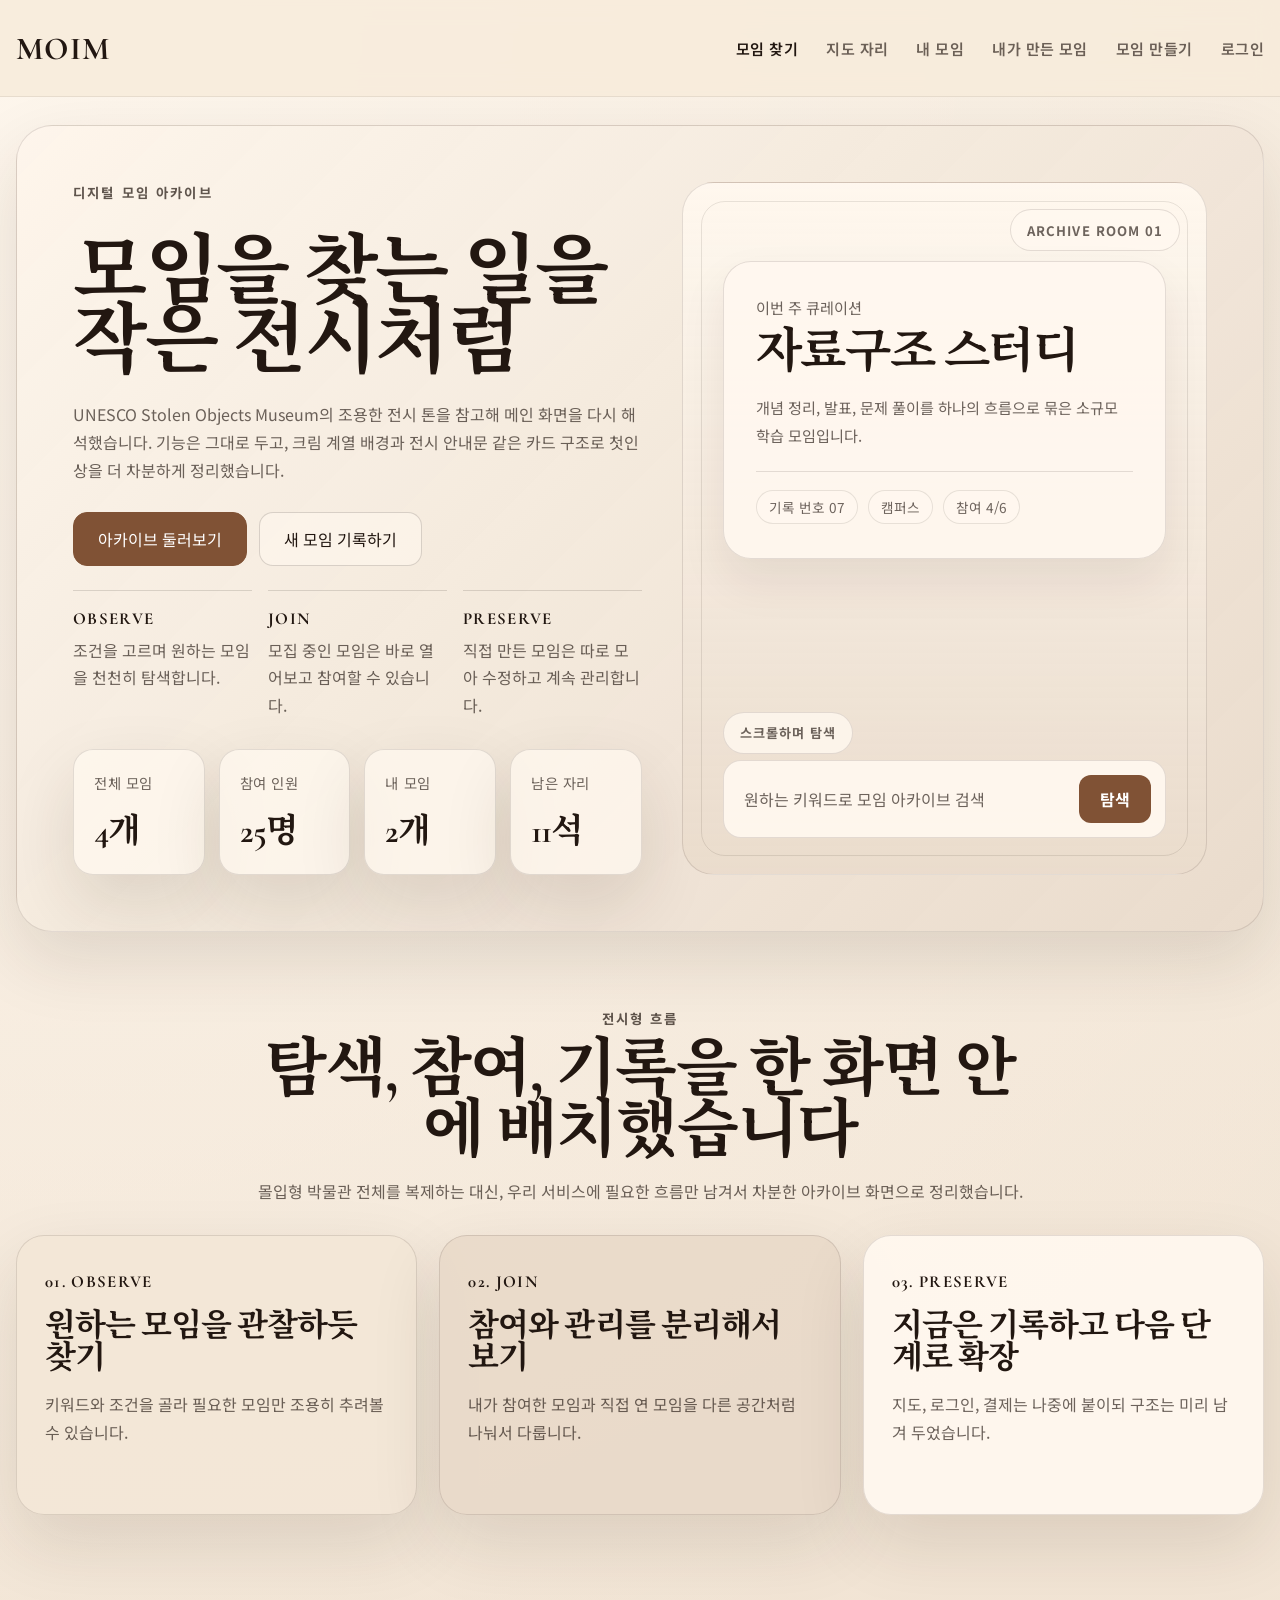
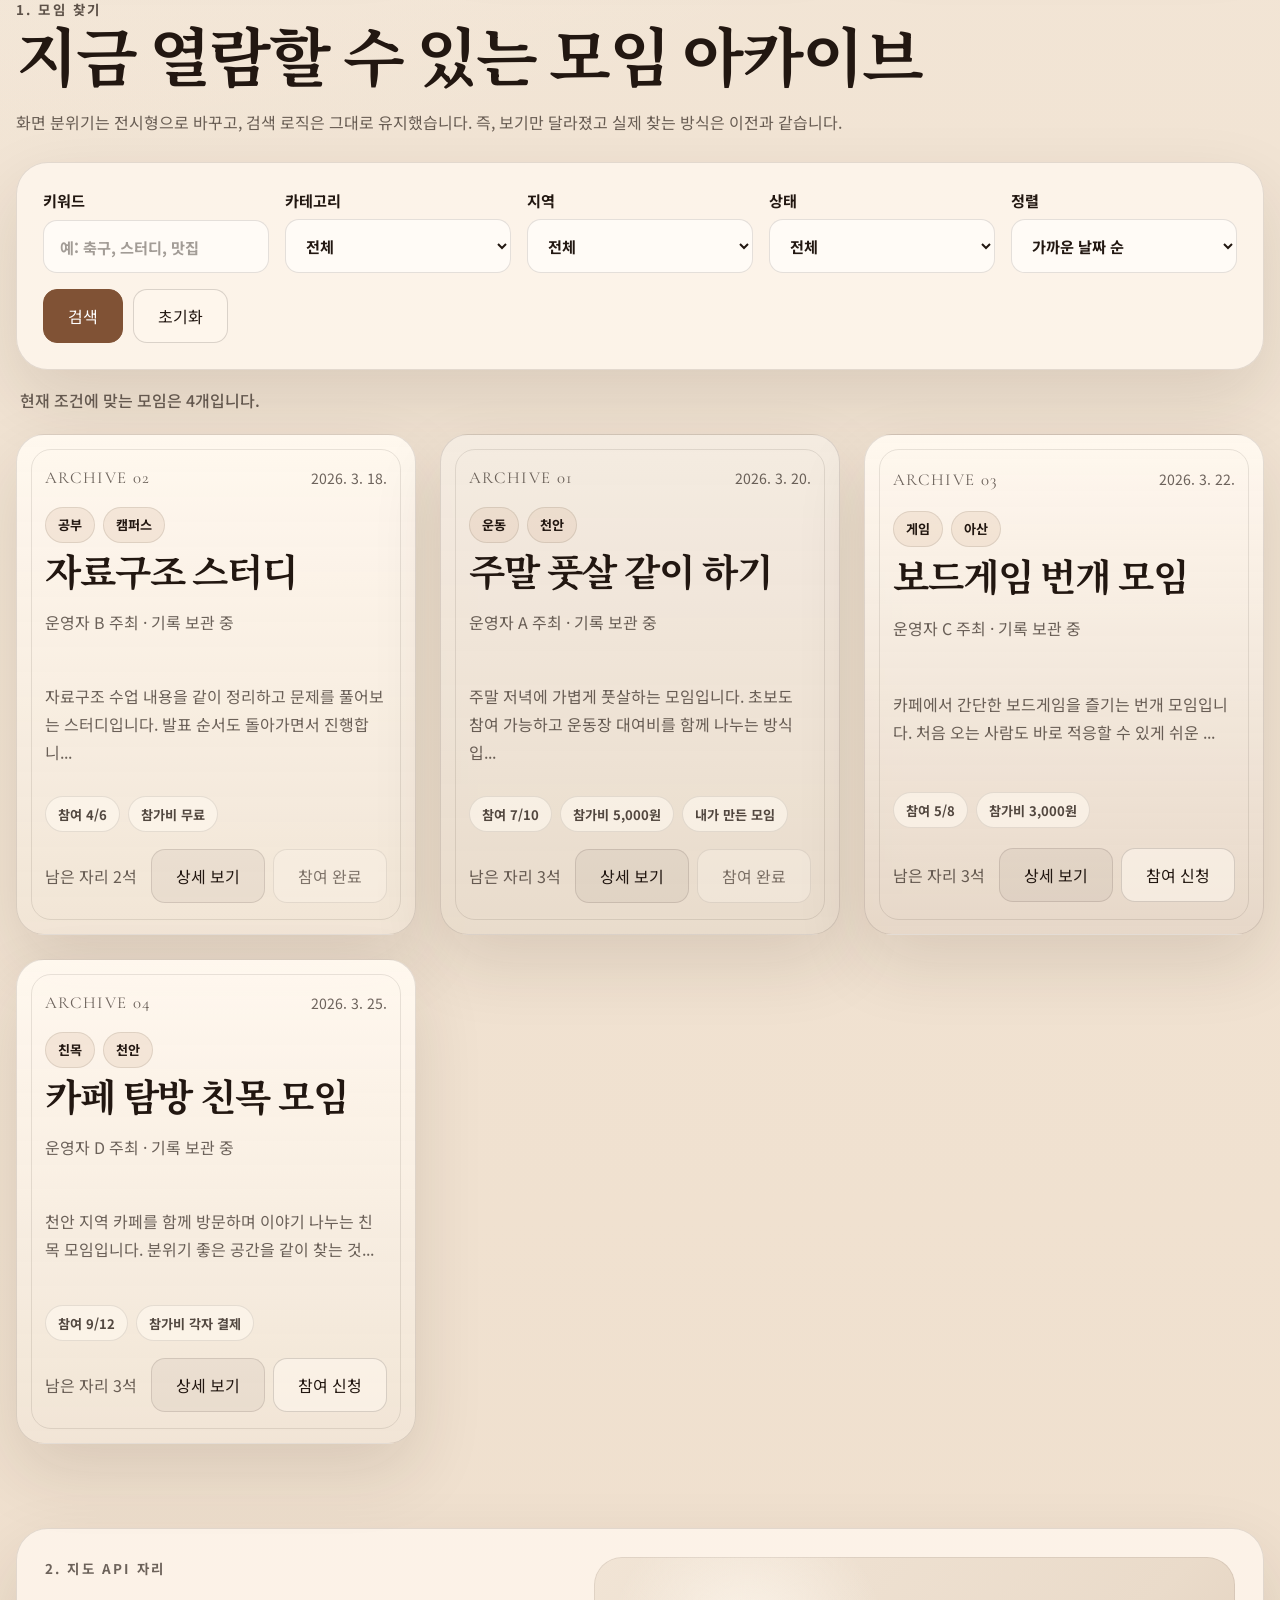
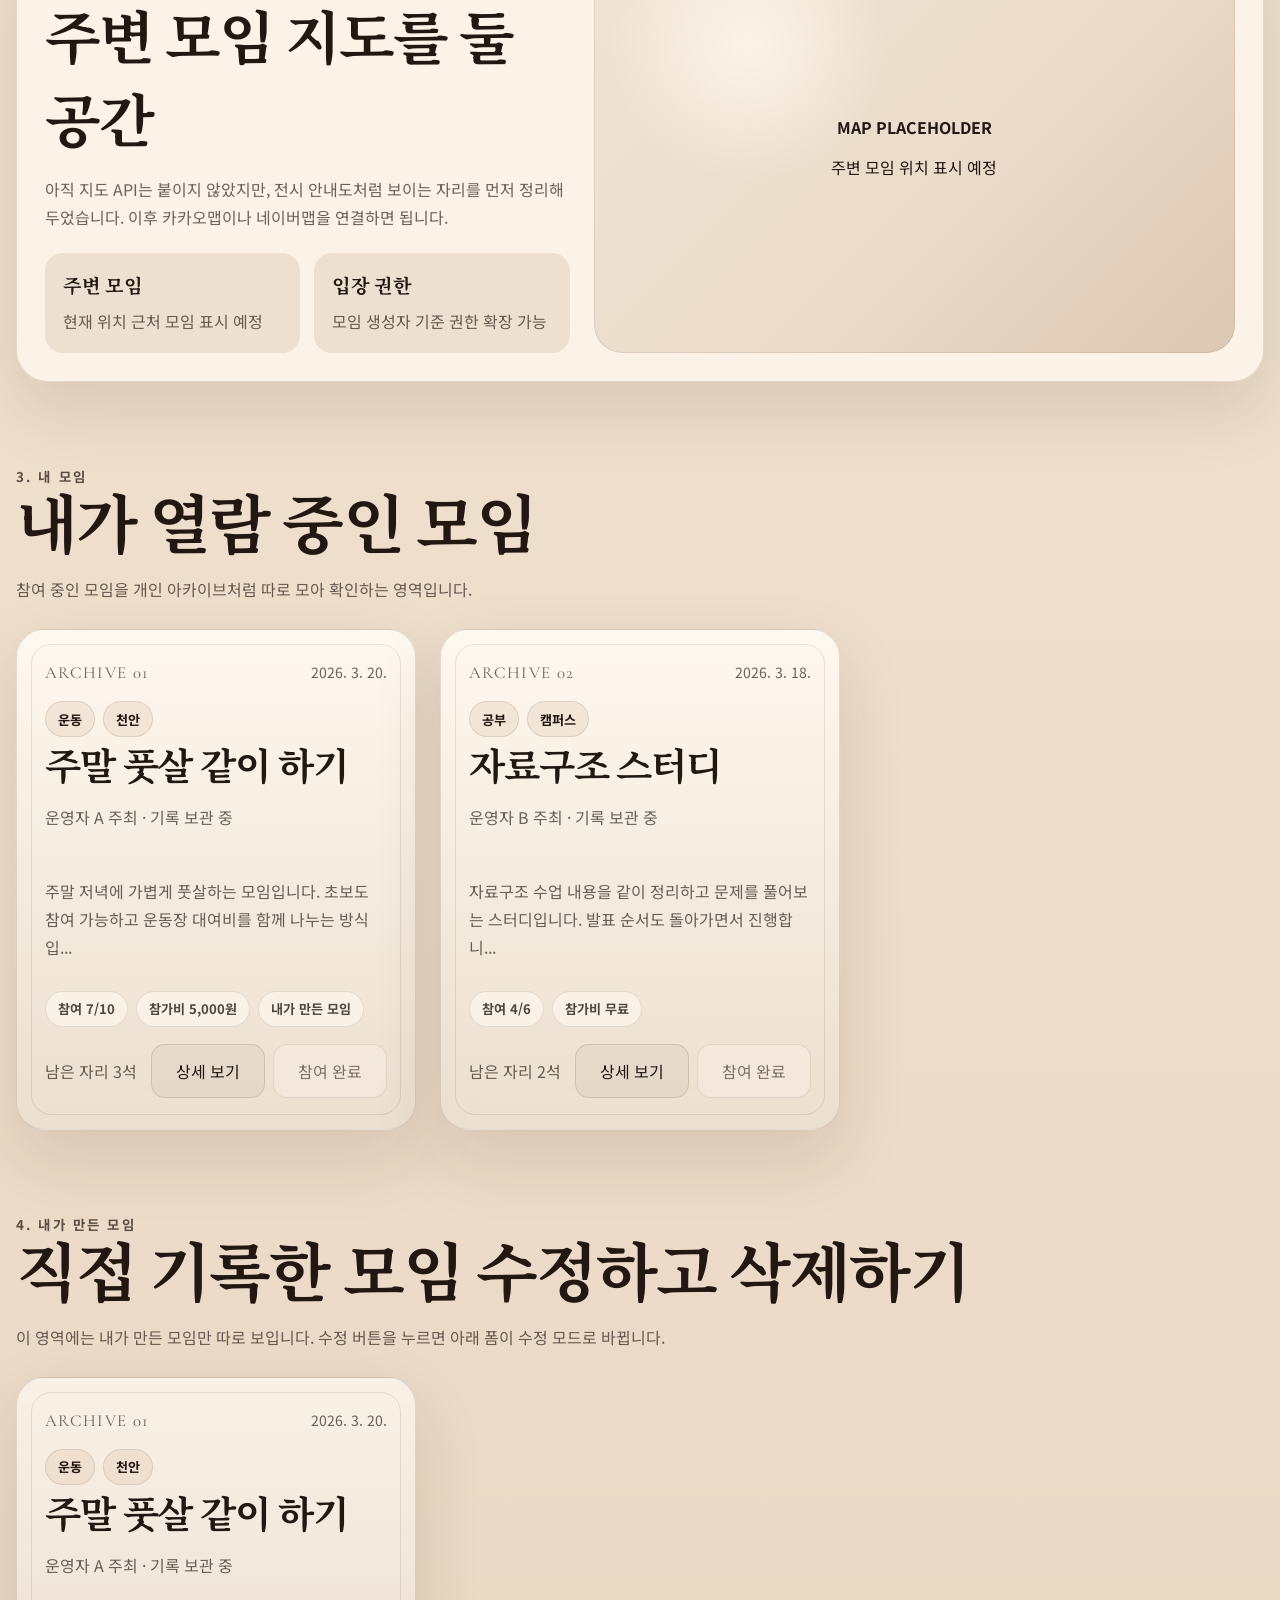
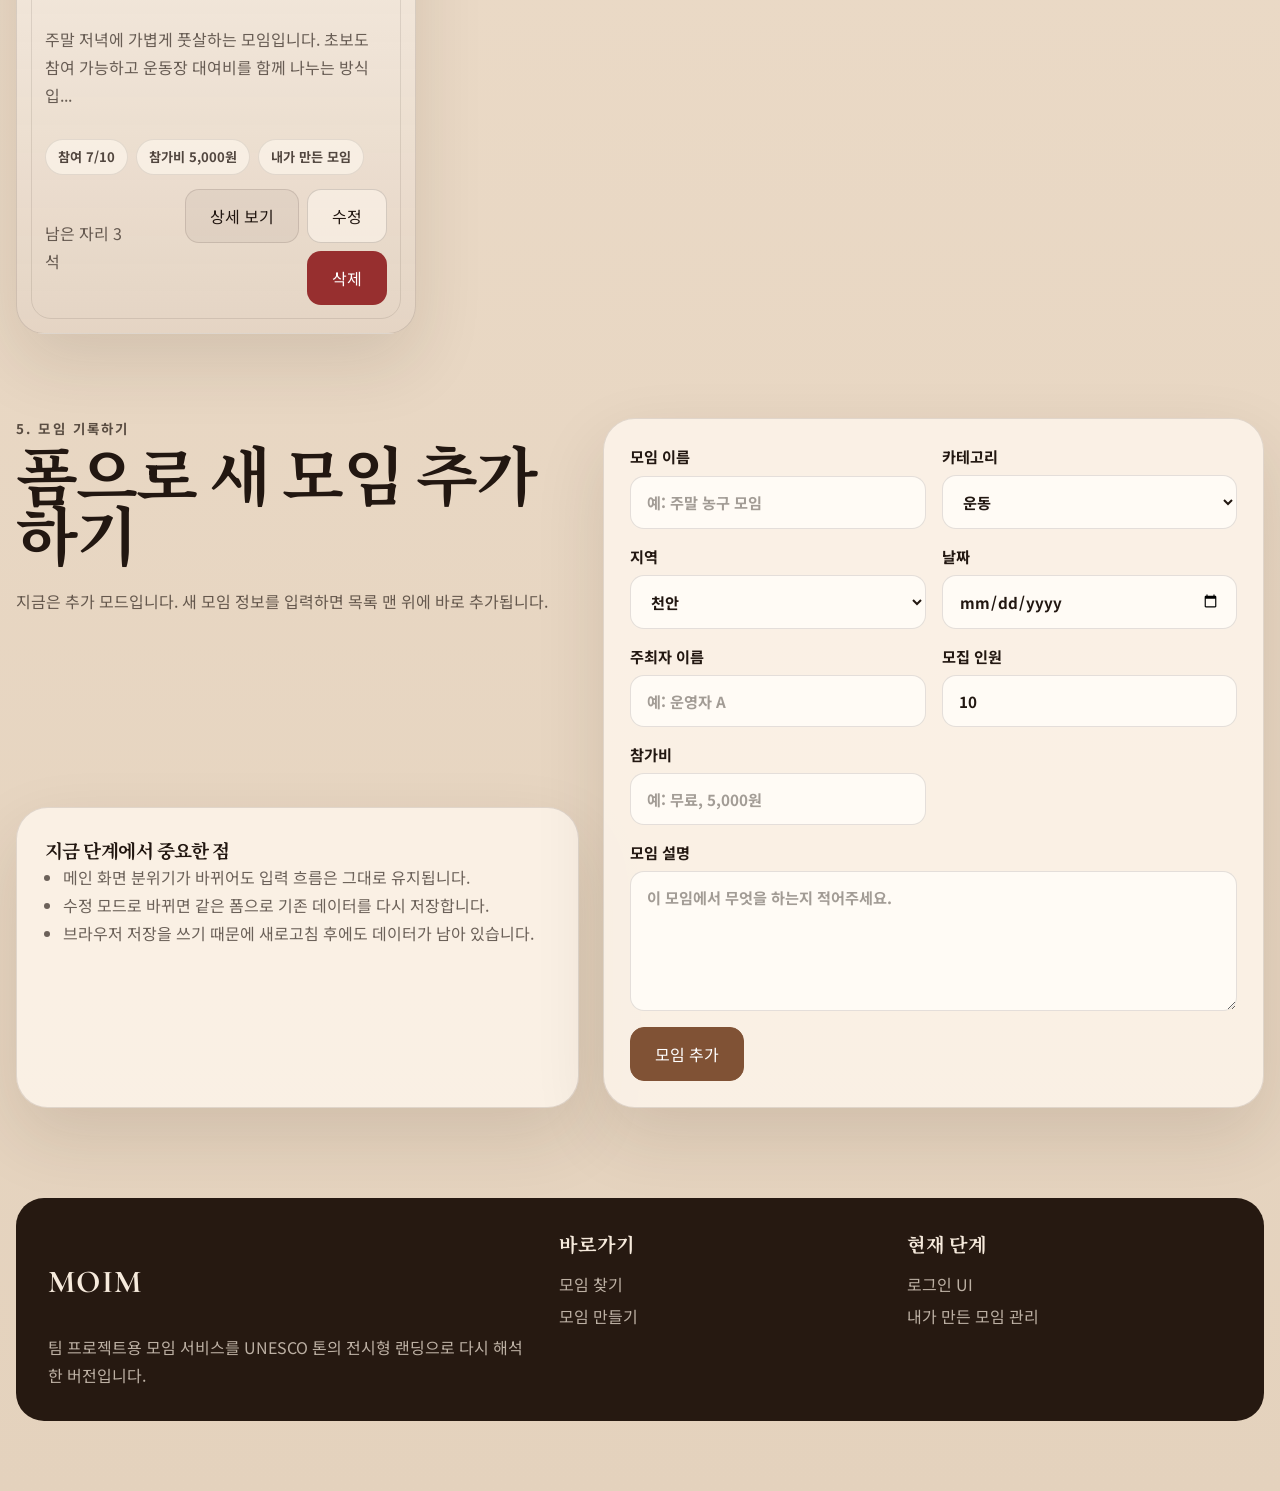
==== index.html @ 8a41566f "Initial project upload" ====
<!DOCTYPE html>
<html lang="ko">
  <head>
    <meta charset="UTF-8" />
    <meta name="viewport" content="width=device-width, initial-scale=1.0" />
    <title>모임 주선 웹사이트 뼈대</title>
    <link rel="preconnect" href="https://fonts.googleapis.com" />
    <link rel="preconnect" href="https://fonts.gstatic.com" crossorigin />
    <link
      href="https://fonts.googleapis.com/css2?family=Cormorant+Garamond:wght@500;600;700&family=Noto+Sans+KR:wght@400;500;700;800&family=Noto+Serif+KR:wght@500;600;700&display=swap"
      rel="stylesheet"
    />
    <link rel="stylesheet" href="styles.css" />
    <script src="script.js" defer></script>
  </head>
  <body>
    <header class="site-header">
      <div class="container nav">
        <a class="brand" href="#top">MOIM</a>
        <nav class="menu">
          <a href="#search">모임 찾기</a>
          <a href="#map">지도 자리</a>
          <a href="#mine">내 모임</a>
          <a href="#manage">내가 만든 모임</a>
          <a href="#create">모임 만들기</a>
          <a href="login.html">로그인</a>
        </nav>
      </div>
    </header>

    <main id="top">
      <section class="hero-section">
        <div class="container hero-card">
          <div class="hero-copy">
            <p class="eyebrow">디지털 모임 아카이브</p>
            <h1>
              <span class="hero-title-line">모임을 찾는 일을</span>
              <span class="hero-title-line">작은 전시처럼</span>
            </h1>
            <p class="hero-text">
              UNESCO Stolen Objects Museum의 조용한 전시 톤을 참고해 메인
              화면을 다시 해석했습니다. 기능은 그대로 두고, 크림 계열 배경과
              전시 안내문 같은 카드 구조로 첫인상을 더 차분하게 정리했습니다.
            </p>

            <div class="hero-actions">
              <a class="button primary" href="#search">아카이브 둘러보기</a>
              <a class="button secondary" href="#create">새 모임 기록하기</a>
            </div>

            <div class="hero-ledger">
              <article>
                <strong>Observe</strong>
                <p>조건을 고르며 원하는 모임을 천천히 탐색합니다.</p>
              </article>
              <article>
                <strong>Join</strong>
                <p>모집 중인 모임은 바로 열어보고 참여할 수 있습니다.</p>
              </article>
              <article>
                <strong>Preserve</strong>
                <p>직접 만든 모임은 따로 모아 수정하고 계속 관리합니다.</p>
              </article>
            </div>

            <div class="hero-stats" id="statusCards"></div>
          </div>

          <aside class="hero-visual">
            <div class="hero-visual-panel">
              <div class="hero-badge hero-badge-top">Archive Room 01</div>
              <div class="hero-badge hero-badge-bottom">스크롤하며 탐색</div>

              <div class="hero-feature-card">
                <p>이번 주 큐레이션</p>
                <h2>자료구조 스터디</h2>
                <p class="hero-feature-copy">
                  개념 정리, 발표, 문제 풀이를 하나의 흐름으로 묶은 소규모
                  학습 모임입니다.
                </p>
                <div class="hero-object-meta">
                  <span>기록 번호 07</span>
                  <span>캠퍼스</span>
                  <span>참여 4/6</span>
                </div>
              </div>

              <div class="hero-search-mock">
                <span>원하는 키워드로 모임 아카이브 검색</span>
                <span class="hero-search-button">탐색</span>
              </div>
            </div>
          </aside>
        </div>
      </section>

      <section class="feature-section section-block">
        <div class="container">
          <div class="section-title center">
            <p class="eyebrow">전시형 흐름</p>
            <h2>탐색, 참여, 기록을 한 화면 안에 배치했습니다</h2>
            <p>
              몰입형 박물관 전체를 복제하는 대신, 우리 서비스에 필요한 흐름만
              남겨서 차분한 아카이브 화면으로 정리했습니다.
            </p>
          </div>

          <div class="feature-grid">
            <article class="feature-card tone-mint">
              <strong>01. Observe</strong>
              <h3>원하는 모임을 관찰하듯 찾기</h3>
              <p>키워드와 조건을 골라 필요한 모임만 조용히 추려볼 수 있습니다.</p>
            </article>

            <article class="feature-card tone-cream">
              <strong>02. Join</strong>
              <h3>참여와 관리를 분리해서 보기</h3>
              <p>내가 참여한 모임과 직접 연 모임을 다른 공간처럼 나눠서 다룹니다.</p>
            </article>

            <article class="feature-card tone-light">
              <strong>03. Preserve</strong>
              <h3>지금은 기록하고 다음 단계로 확장</h3>
              <p>지도, 로그인, 결제는 나중에 붙이되 구조는 미리 남겨 두었습니다.</p>
            </article>
          </div>
        </div>
      </section>

      <section class="search-section section-block" id="search">
        <div class="container">
          <div class="section-title">
            <p class="eyebrow">1. 모임 찾기</p>
            <h2>지금 열람할 수 있는 모임 아카이브</h2>
            <p>
              화면 분위기는 전시형으로 바꾸고, 검색 로직은 그대로 유지했습니다.
              즉, 보기만 달라졌고 실제 찾는 방식은 이전과 같습니다.
            </p>
          </div>

          <form class="search-form search-panel" id="searchForm">
            <label>
              키워드
              <input
                type="text"
                id="keyword"
                placeholder="예: 축구, 스터디, 맛집"
              />
            </label>

            <label>
              카테고리
              <select id="category">
                <option value="all">전체</option>
                <option value="운동">운동</option>
                <option value="공부">공부</option>
                <option value="친목">친목</option>
                <option value="게임">게임</option>
              </select>
            </label>

            <label>
              지역
              <select id="location">
                <option value="all">전체</option>
                <option value="천안">천안</option>
                <option value="아산">아산</option>
                <option value="캠퍼스">캠퍼스</option>
              </select>
            </label>

            <label>
              상태
              <select id="statusFilter">
                <option value="all">전체</option>
                <option value="open">모집중</option>
                <option value="mine">참여중</option>
                <option value="closed">마감</option>
              </select>
            </label>

            <label>
              정렬
              <select id="sortOrder">
                <option value="soon">가까운 날짜 순</option>
                <option value="late">늦은 날짜 순</option>
                <option value="seats">남은 자리 많은 순</option>
                <option value="popular">참여 인원 많은 순</option>
              </select>
            </label>

            <div class="form-actions">
              <button type="submit" class="button primary">검색</button>
              <button type="button" class="button secondary" id="resetButton">
                초기화
              </button>
            </div>
          </form>

          <p class="result-summary" id="searchResultText"></p>
          <div class="meeting-list" id="meetingList"></div>
        </div>
      </section>

      <section class="section-block map-section" id="map">
        <div class="container map-shell">
          <div class="map-copy">
            <p class="eyebrow">2. 지도 API 자리</p>
            <h2>주변 모임 지도를 둘 공간</h2>
            <p>
              아직 지도 API는 붙이지 않았지만, 전시 안내도처럼 보이는 자리를
              먼저 정리해 두었습니다. 이후 카카오맵이나 네이버맵을 연결하면
              됩니다.
            </p>

            <div class="mini-feature-grid">
              <article>
                <strong>주변 모임</strong>
                <p>현재 위치 근처 모임 표시 예정</p>
              </article>
              <article>
                <strong>입장 권한</strong>
                <p>모임 생성자 기준 권한 확장 가능</p>
              </article>
            </div>
          </div>

          <div class="map-placeholder">
            <div>
              <strong>MAP PLACEHOLDER</strong>
              <p>주변 모임 위치 표시 예정</p>
            </div>
          </div>
        </div>
      </section>

      <section class="section-block mine-section" id="mine">
        <div class="container">
          <div class="section-title">
            <p class="eyebrow">3. 내 모임</p>
            <h2>내가 열람 중인 모임</h2>
            <p>참여 중인 모임을 개인 아카이브처럼 따로 모아 확인하는 영역입니다.</p>
          </div>
          <div class="meeting-list mine-list" id="myMeetingList"></div>
        </div>
      </section>

      <section class="section-block manage-section" id="manage">
        <div class="container">
          <div class="section-title">
            <p class="eyebrow">4. 내가 만든 모임</p>
            <h2>직접 기록한 모임 수정하고 삭제하기</h2>
            <p>
              이 영역에는 내가 만든 모임만 따로 보입니다. 수정 버튼을 누르면
              아래 폼이 수정 모드로 바뀝니다.
            </p>
          </div>
          <div class="meeting-list manage-list" id="managedMeetingList"></div>
        </div>
      </section>

      <section class="section-block create-section" id="create">
        <div class="container create-shell">
          <div class="create-copy">
            <div class="section-title">
              <p class="eyebrow">5. 모임 기록하기</p>
              <h2 id="formTitle">폼으로 새 모임 추가하기</h2>
              <p id="formModeText">
                지금은 추가 모드입니다. 새 모임 정보를 입력하면 목록 맨 위에
                바로 추가됩니다.
              </p>
            </div>

            <div class="help-box">
              <h3>지금 단계에서 중요한 점</h3>
              <ul>
                <li>메인 화면 분위기가 바뀌어도 입력 흐름은 그대로 유지됩니다.</li>
                <li>수정 모드로 바뀌면 같은 폼으로 기존 데이터를 다시 저장합니다.</li>
                <li>브라우저 저장을 쓰기 때문에 새로고침 후에도 데이터가 남아 있습니다.</li>
              </ul>
            </div>
          </div>

          <form class="create-form create-panel" id="createForm">
            <label>
              모임 이름
              <input type="text" id="newTitle" placeholder="예: 주말 농구 모임" required />
            </label>

            <label>
              카테고리
              <select id="newCategory" required>
                <option value="운동">운동</option>
                <option value="공부">공부</option>
                <option value="친목">친목</option>
                <option value="게임">게임</option>
              </select>
            </label>

            <label>
              지역
              <select id="newLocation" required>
                <option value="천안">천안</option>
                <option value="아산">아산</option>
                <option value="캠퍼스">캠퍼스</option>
              </select>
            </label>

            <label>
              날짜
              <input type="date" id="newDate" required />
            </label>

            <label>
              주최자 이름
              <input type="text" id="newOrganizer" placeholder="예: 운영자 A" required />
            </label>

            <label>
              모집 인원
              <input type="number" id="newCapacity" min="2" max="99" value="10" required />
            </label>

            <label>
              참가비
              <input type="text" id="newFee" placeholder="예: 무료, 5,000원" required />
            </label>

            <label class="full-span">
              모임 설명
              <textarea
                id="newDescription"
                rows="5"
                placeholder="이 모임에서 무엇을 하는지 적어주세요."
                required
              ></textarea>
            </label>

            <div class="form-actions">
              <button type="submit" class="button primary" id="submitButton">
                모임 추가
              </button>
              <button
                type="button"
                class="button secondary is-hidden"
                id="cancelEditButton"
              >
                수정 취소
              </button>
            </div>
          </form>
        </div>
      </section>
    </main>

    <dialog class="detail-dialog" id="detailDialog">
      <div class="dialog-shell">
        <div class="dialog-header">
          <div>
            <p class="eyebrow">모임 상세 정보</p>
            <h2 id="dialogTitle"></h2>
          </div>
          <button type="button" class="button secondary" id="closeDialogButton">
            닫기
          </button>
        </div>

        <div class="dialog-meta" id="dialogMeta"></div>

        <section class="dialog-description">
          <h3>모임 소개</h3>
          <p id="dialogDescription"></p>
        </section>

        <div class="dialog-owner-actions is-hidden" id="dialogOwnerActions">
          <button type="button" class="button secondary" id="dialogEditButton">
            이 모임 수정
          </button>
          <button type="button" class="button danger" id="dialogDeleteButton">
            이 모임 삭제
          </button>
        </div>
      </div>
    </dialog>

    <footer class="site-footer">
      <div class="container footer-grid">
        <div>
          <p class="footer-brand">MOIM</p>
          <p class="footer-text">
            팀 프로젝트용 모임 서비스를 UNESCO 톤의 전시형 랜딩으로 다시
            해석한 버전입니다.
          </p>
        </div>

        <div>
          <strong>바로가기</strong>
          <a href="#search">모임 찾기</a>
          <a href="#create">모임 만들기</a>
        </div>

        <div>
          <strong>현재 단계</strong>
          <a href="login.html">로그인 UI</a>
          <a href="#manage">내가 만든 모임 관리</a>
        </div>
      </div>
    </footer>
  </body>
</html>
---- styles.css ----
:root {
  --bg: #f4e9db;
  --bg-deep: #e2d0bd;
  --surface: #f7ebdb;
  --surface-strong: #fff8ef;
  --surface-soft: #eadbca;
  --accent: #805235;
  --accent-soft: #d8b89a;
  --cream: #efe3d3;
  --text: #221711;
  --muted: rgba(34, 23, 17, 0.66);
  --line: rgba(34, 23, 17, 0.12);
  --shadow: 0 28px 70px rgba(52, 31, 20, 0.12);
  --radius-xl: 32px;
  --radius-lg: 28px;
  --radius-md: 20px;
  --font-display: "Cormorant Garamond", "Noto Serif KR", serif;
  --font-body: "Noto Sans KR", sans-serif;
}

* {
  box-sizing: border-box;
}

html {
  scroll-behavior: smooth;
}

body {
  margin: 0;
  background:
    radial-gradient(circle at top left, rgba(255, 248, 239, 0.88), transparent 28%),
    linear-gradient(180deg, var(--bg) 0%, #efdfcd 56%, #e4d2bd 100%);
  color: var(--text);
  font-family: var(--font-body);
}

a {
  color: inherit;
  text-decoration: none;
}

button,
input,
select,
textarea {
  font: inherit;
}

.container {
  width: min(1248px, calc(100% - 32px));
  margin: 0 auto;
}

.site-header {
  position: sticky;
  top: 0;
  z-index: 30;
  border-bottom: 1px solid rgba(34, 23, 17, 0.08);
  background: rgba(247, 235, 219, 0.84);
  backdrop-filter: blur(14px);
}

.nav {
  display: flex;
  align-items: center;
  justify-content: space-between;
  min-height: 96px;
}

.brand,
.footer-brand {
  font-family: var(--font-display);
  font-size: 2rem;
  font-weight: 700;
  letter-spacing: 0.03em;
}

.menu {
  display: flex;
  flex-wrap: wrap;
  gap: 28px;
  color: var(--muted);
  font-size: 0.94rem;
  font-weight: 600;
  letter-spacing: 0.03em;
}

.menu a:first-child,
.menu a:hover {
  color: var(--text);
}

.hero-section {
  padding: 28px 0 34px;
}

.hero-card {
  display: grid;
  grid-template-columns: 1.04fr 0.96fr;
  gap: 40px;
  padding: 56px;
  border: 1px solid var(--line);
  border-radius: 36px;
  background:
    linear-gradient(135deg, rgba(255, 248, 239, 0.82), rgba(229, 214, 199, 0.74)),
    var(--surface);
  box-shadow: var(--shadow);
  overflow: hidden;
}

.eyebrow {
  margin: 0 0 12px;
  color: rgba(34, 23, 17, 0.72);
  font-size: 0.84rem;
  font-weight: 700;
  letter-spacing: 0.16em;
  text-transform: uppercase;
}

.hero-copy h1,
.section-title h2,
.map-copy h2,
.feature-card h3,
.help-box h3,
.dialog-header h2 {
  margin: 0;
  font-family: var(--font-display);
  letter-spacing: -0.03em;
}

.hero-copy h1 {
  max-width: 10ch;
  font-size: clamp(3.35rem, 6vw, 5.75rem);
  line-height: 0.9;
  word-break: keep-all;
}

.hero-title-line {
  display: block;
  white-space: nowrap;
}

.hero-copy {
  display: grid;
  gap: 24px;
}

.hero-text,
.section-title p:last-child,
.feature-card p,
.help-box li,
.footer-text,
.map-copy p,
.meeting-card p,
.dialog-description p {
  color: var(--muted);
  line-height: 1.75;
}

.hero-text {
  max-width: 46rem;
  margin: 0;
  font-size: 1rem;
}

.hero-actions {
  display: flex;
  gap: 12px;
  margin-top: 4px;
}

.hero-ledger {
  display: grid;
  grid-template-columns: repeat(3, minmax(0, 1fr));
  gap: 16px;
}

.hero-ledger article {
  padding-top: 14px;
  border-top: 1px solid rgba(34, 23, 17, 0.14);
}

.hero-ledger strong,
.archive-label {
  font-family: var(--font-display);
  font-size: 1.05rem;
  letter-spacing: 0.08em;
  text-transform: uppercase;
}

.hero-ledger p {
  margin: 8px 0 0;
  color: var(--muted);
  line-height: 1.7;
}

.button {
  display: inline-flex;
  align-items: center;
  justify-content: center;
  border: 1px solid transparent;
  border-radius: 14px;
  padding: 14px 24px;
  cursor: pointer;
  transition: transform 0.18s ease, opacity 0.18s ease, background 0.18s ease;
}

.button:hover {
  transform: translateY(-1px);
}

.button:disabled {
  cursor: not-allowed;
  opacity: 0.55;
  transform: none;
}

.button.primary {
  border-color: var(--accent);
  background: var(--accent);
  color: white;
}

.button.secondary {
  border-color: rgba(34, 23, 17, 0.16);
  background: rgba(255, 248, 239, 0.56);
  color: var(--text);
}

.button.ghost {
  border-color: rgba(34, 23, 17, 0.12);
  background: rgba(34, 23, 17, 0.04);
  color: var(--text);
}

.button.danger {
  background: #972f2f;
  color: white;
}

.hero-stats {
  display: grid;
  grid-template-columns: repeat(4, 1fr);
  gap: 14px;
  margin-top: 6px;
}

.status-card,
.feature-card,
.search-panel,
.map-shell,
.meeting-card,
.help-box,
.create-panel,
.dialog-description {
  border: 1px solid var(--line);
  box-shadow: var(--shadow);
}

.status-card {
  padding: 22px 20px;
  border-radius: var(--radius-md);
  background: rgba(255, 248, 239, 0.74);
}

.status-card p {
  margin: 0;
  color: var(--muted);
  font-size: 0.9rem;
  letter-spacing: 0.04em;
  text-transform: uppercase;
}

.status-card strong {
  display: block;
  margin-top: 10px;
  font-family: var(--font-display);
  font-size: 2.1rem;
  letter-spacing: -0.03em;
}

.hero-visual {
  display: grid;
  align-items: stretch;
}

.hero-visual-panel {
  position: relative;
  min-height: 620px;
  border: 1px solid rgba(34, 23, 17, 0.12);
  border-radius: 32px;
  background:
    linear-gradient(180deg, rgba(255, 248, 239, 0.96), rgba(229, 214, 199, 0.72)),
    var(--surface);
  overflow: hidden;
}

.hero-visual-panel::before {
  content: "";
  position: absolute;
  inset: 18px;
  border: 1px solid rgba(34, 23, 17, 0.1);
  border-radius: 24px;
  pointer-events: none;
}

.hero-feature-card {
  position: absolute;
  left: 40px;
  right: 40px;
  top: 78px;
  padding: 34px 32px;
  border: 1px solid rgba(34, 23, 17, 0.12);
  border-radius: 28px;
  background: rgba(255, 248, 239, 0.88);
  box-shadow: 0 22px 46px rgba(52, 31, 20, 0.08);
}

.hero-feature-card p,
.hero-feature-card li,
.hero-badge,
.hero-search-mock span:first-child {
  color: var(--muted);
}

.hero-feature-card p {
  margin: 0;
  font-size: 0.95rem;
}

.hero-feature-card h2 {
  margin: 12px 0 0;
  font-family: var(--font-display);
  font-size: 3rem;
  line-height: 0.94;
  letter-spacing: -0.03em;
}

.hero-feature-copy {
  margin-top: 18px !important;
  line-height: 1.85;
}

.hero-object-meta {
  display: flex;
  flex-wrap: wrap;
  gap: 10px;
  margin-top: 22px;
  padding-top: 18px;
  border-top: 1px solid rgba(34, 23, 17, 0.12);
}

.hero-object-meta span {
  display: inline-flex;
  align-items: center;
  min-height: 34px;
  padding: 6px 12px;
  border: 1px solid rgba(34, 23, 17, 0.1);
  border-radius: 999px;
  background: rgba(255, 248, 239, 0.7);
  font-size: 0.85rem;
  color: var(--muted);
}

.hero-badge {
  position: absolute;
  display: inline-flex;
  align-items: center;
  justify-content: center;
  min-height: 42px;
  padding: 10px 16px;
  border: 1px solid rgba(34, 23, 17, 0.12);
  border-radius: 999px;
  background: rgba(255, 248, 239, 0.82);
  font-size: 0.82rem;
  font-weight: 700;
  letter-spacing: 0.08em;
  text-transform: uppercase;
}

.hero-badge-top {
  top: 26px;
  right: 26px;
}

.hero-badge-bottom {
  left: 40px;
  bottom: 120px;
}

.hero-search-mock {
  position: absolute;
  left: 40px;
  right: 40px;
  bottom: 36px;
  display: flex;
  align-items: center;
  justify-content: space-between;
  gap: 12px;
  padding: 14px 14px 14px 20px;
  border: 1px solid rgba(34, 23, 17, 0.12);
  border-radius: 18px;
  background: rgba(255, 248, 239, 0.92);
}

.hero-search-button {
  display: inline-flex;
  align-items: center;
  justify-content: center;
  min-width: 72px;
  min-height: 48px;
  padding: 0 16px;
  border-radius: 12px;
  background: var(--accent);
  color: white;
  font-weight: 700;
}

.section-block {
  padding: 42px 0;
}

.section-title {
  margin-bottom: 26px;
}

.section-title.center {
  max-width: 780px;
  margin: 0 auto 30px;
  text-align: center;
}

.section-title h2 {
  font-size: clamp(2.6rem, 5vw, 4rem);
  line-height: 0.95;
}

.map-copy h2 {
  font-size: clamp(2.5rem, 4.5vw, 3.6rem);
}

.feature-grid {
  display: grid;
  grid-template-columns: repeat(3, 1fr);
  gap: 22px;
}

.feature-card {
  min-height: 280px;
  padding: 32px 28px;
  border-radius: var(--radius-lg);
  background: rgba(255, 248, 239, 0.82);
}

.feature-card strong {
  display: inline-flex;
  margin-bottom: 18px;
  font-family: var(--font-display);
  font-size: 1.05rem;
  letter-spacing: 0.08em;
  text-transform: uppercase;
}

.feature-card h3 {
  font-size: 2rem;
  line-height: 1;
}

.feature-card p {
  margin: 16px 0 0;
}

.tone-mint {
  background: rgba(243, 230, 214, 0.88);
}

.tone-cream {
  background: rgba(233, 218, 201, 0.92);
}

.tone-light {
  background: rgba(255, 248, 239, 0.92);
}

.search-panel,
.map-shell,
.create-panel,
.help-box {
  border-radius: var(--radius-xl);
  background: rgba(255, 248, 239, 0.78);
}

.search-form,
.create-form {
  display: grid;
  gap: 16px;
  padding: 26px;
}

.search-form {
  grid-template-columns: repeat(5, minmax(0, 1fr));
}

.create-shell {
  display: grid;
  grid-template-columns: 0.92fr 1.08fr;
  gap: 24px;
}

.create-copy {
  display: grid;
  gap: 18px;
}

.create-panel {
  grid-template-columns: repeat(2, minmax(0, 1fr));
}

.search-form label,
.create-form label {
  display: grid;
  gap: 8px;
  font-size: 0.95rem;
  font-weight: 700;
}

input,
select,
textarea {
  width: 100%;
  border: 1px solid rgba(34, 23, 17, 0.12);
  border-radius: 14px;
  padding: 14px 16px;
  background: rgba(255, 252, 247, 0.92);
  color: var(--text);
}

input::placeholder,
textarea::placeholder {
  color: rgba(34, 23, 17, 0.42);
}

.full-span,
.form-actions {
  grid-column: 1 / -1;
}

.form-actions {
  display: flex;
  gap: 10px;
}

.result-summary {
  margin: 18px 4px 0;
  color: var(--muted);
  font-weight: 500;
}

.meeting-list {
  display: grid;
  grid-template-columns: repeat(3, minmax(0, 1fr));
  gap: 24px;
  margin-top: 22px;
}

.meeting-card {
  position: relative;
  display: grid;
  gap: 14px;
  padding: 28px;
  border-radius: var(--radius-lg);
  background: linear-gradient(180deg, rgba(255, 248, 239, 0.98), rgba(241, 229, 214, 0.9));
  overflow: hidden;
}

.meeting-card::before {
  content: "";
  position: absolute;
  inset: 14px;
  border: 1px solid rgba(34, 23, 17, 0.1);
  border-radius: 20px;
  pointer-events: none;
}

.meeting-card > * {
  position: relative;
  z-index: 1;
}

.meeting-card:nth-child(3n + 2) {
  background: linear-gradient(180deg, rgba(244, 235, 225, 0.98), rgba(232, 219, 203, 0.92));
}

.meeting-card:nth-child(3n + 3) {
  background: linear-gradient(180deg, rgba(255, 248, 239, 0.98), rgba(229, 214, 199, 0.86));
}

.card-topline,
.badge-row,
.meta-row,
.dialog-meta {
  display: flex;
  flex-wrap: wrap;
  align-items: center;
  gap: 8px;
}

.card-topline {
  justify-content: space-between;
  gap: 12px;
}

.archive-label,
.archive-date {
  margin: 0;
}

.archive-date {
  color: var(--muted);
  font-size: 0.88rem;
}

.meeting-card h3 {
  margin: 0;
  font-family: var(--font-display);
  font-size: 2.35rem;
  line-height: 0.95;
  letter-spacing: -0.03em;
}

.meeting-card .description-preview {
  min-height: 68px;
}

.badge,
.meta-chip {
  display: inline-flex;
  align-items: center;
  justify-content: center;
  min-height: 36px;
  padding: 6px 12px;
  border-radius: 999px;
  border: 1px solid rgba(34, 23, 17, 0.1);
  font-size: 0.82rem;
  font-weight: 700;
}

.badge {
  background: rgba(216, 184, 154, 0.24);
  color: var(--text);
}

.meta-chip {
  background: rgba(255, 248, 239, 0.62);
  color: rgba(34, 23, 17, 0.78);
}

.card-footer {
  display: flex;
  align-items: center;
  justify-content: space-between;
  gap: 12px;
}

.card-actions {
  display: flex;
  flex-wrap: wrap;
  justify-content: flex-end;
  gap: 8px;
}

.map-shell {
  display: grid;
  grid-template-columns: 0.9fr 1.1fr;
  gap: 24px;
  padding: 28px;
}

.mini-feature-grid {
  display: grid;
  grid-template-columns: repeat(2, minmax(0, 1fr));
  gap: 14px;
  margin-top: 22px;
}

.mini-feature-grid article {
  padding: 18px;
  border-radius: 18px;
  background: rgba(234, 219, 202, 0.78);
}

.mini-feature-grid strong {
  display: block;
  margin-bottom: 8px;
  font-family: var(--font-display);
  font-size: 1.2rem;
}

.mini-feature-grid p {
  margin: 0;
}

.map-placeholder {
  min-height: 320px;
  display: grid;
  place-items: center;
  border-radius: var(--radius-lg);
  background:
    radial-gradient(circle at 24% 22%, rgba(255, 248, 239, 0.82), transparent 24%),
    linear-gradient(135deg, #f1e4d5, #eadbca 58%, #dbc7b2);
  box-shadow: inset 0 0 0 1px rgba(34, 23, 17, 0.08);
  text-align: center;
}

.mine-list .meeting-card {
  background: linear-gradient(180deg, rgba(255, 248, 239, 0.98), rgba(235, 223, 208, 0.9));
}

.manage-list .meeting-card {
  background: linear-gradient(180deg, rgba(249, 241, 231, 0.98), rgba(228, 212, 196, 0.9));
}

.help-box {
  padding: 28px;
}

.help-box ul {
  margin: 0;
  padding-left: 18px;
}

.empty-state {
  grid-column: 1 / -1;
  padding: 34px 22px;
  border: 1px dashed rgba(34, 23, 17, 0.16);
  border-radius: var(--radius-lg);
  background: rgba(255, 248, 239, 0.58);
  color: var(--muted);
  text-align: center;
}

.detail-dialog {
  width: min(680px, calc(100% - 24px));
  padding: 0;
  border: 0;
  border-radius: 26px;
  background: var(--surface-strong);
  box-shadow: 0 26px 80px rgba(34, 23, 17, 0.24);
}

.detail-dialog::backdrop {
  background: rgba(34, 23, 17, 0.38);
  backdrop-filter: blur(3px);
}

.dialog-shell {
  display: grid;
  gap: 20px;
  padding: 28px;
}

.dialog-header {
  display: flex;
  align-items: flex-start;
  justify-content: space-between;
  gap: 16px;
}

.dialog-description {
  padding: 22px;
  border-radius: 20px;
  background: rgba(241, 229, 214, 0.7);
}

.dialog-description h3 {
  margin: 0 0 10px;
  font-family: var(--font-display);
  font-size: 1.6rem;
}

.dialog-owner-actions {
  display: flex;
  flex-wrap: wrap;
  justify-content: flex-end;
  gap: 10px;
}

.is-hidden {
  display: none !important;
}

.site-footer {
  padding: 48px 0 70px;
}

.footer-grid {
  display: grid;
  grid-template-columns: 1.5fr 1fr 1fr;
  gap: 24px;
  padding: 32px;
  border-radius: 28px;
  background: #261911;
  color: #f6eadc;
}

.footer-text {
  max-width: 30rem;
  margin: 12px 0 0;
  color: rgba(246, 234, 220, 0.72);
}

.footer-grid strong {
  display: block;
  margin-bottom: 14px;
  font-family: var(--font-display);
  font-size: 1.2rem;
}

.footer-grid a {
  display: block;
  margin-top: 8px;
  color: rgba(246, 234, 220, 0.72);
}

@media (max-width: 1120px) {
  .hero-card,
  .map-shell,
  .create-shell,
  .meeting-list,
  .feature-grid,
  .footer-grid,
  .hero-stats,
  .hero-ledger,
  .search-form,
  .create-panel,
  .mini-feature-grid {
    grid-template-columns: 1fr;
  }

  .hero-visual-panel {
    min-height: 520px;
  }

  .hero-copy h1 {
    max-width: none;
  }

  .hero-title-line {
    white-space: normal;
  }

  .footer-grid {
    gap: 18px;
  }
}

@media (max-width: 760px) {
  .nav,
  .menu,
  .hero-actions,
  .hero-search-mock,
  .form-actions,
  .card-footer,
  .card-actions,
  .dialog-header,
  .dialog-owner-actions {
    flex-direction: column;
    align-items: stretch;
  }

  .nav {
    align-items: flex-start;
    padding: 18px 0;
  }

  .menu {
    gap: 12px;
  }

  .hero-card,
  .map-shell,
  .footer-grid,
  .search-form,
  .create-form,
  .help-box,
  .dialog-shell {
    padding: 22px;
  }

  .hero-card {
    border-radius: 24px;
  }

  .hero-feature-card {
    left: 18px;
    right: 18px;
    top: 72px;
    padding: 24px 22px;
  }

  .hero-search-mock {
    left: 18px;
    bottom: 18px;
    right: 18px;
    padding: 14px 16px;
    align-items: flex-start;
  }

  .meeting-card {
    padding: 24px;
  }
}
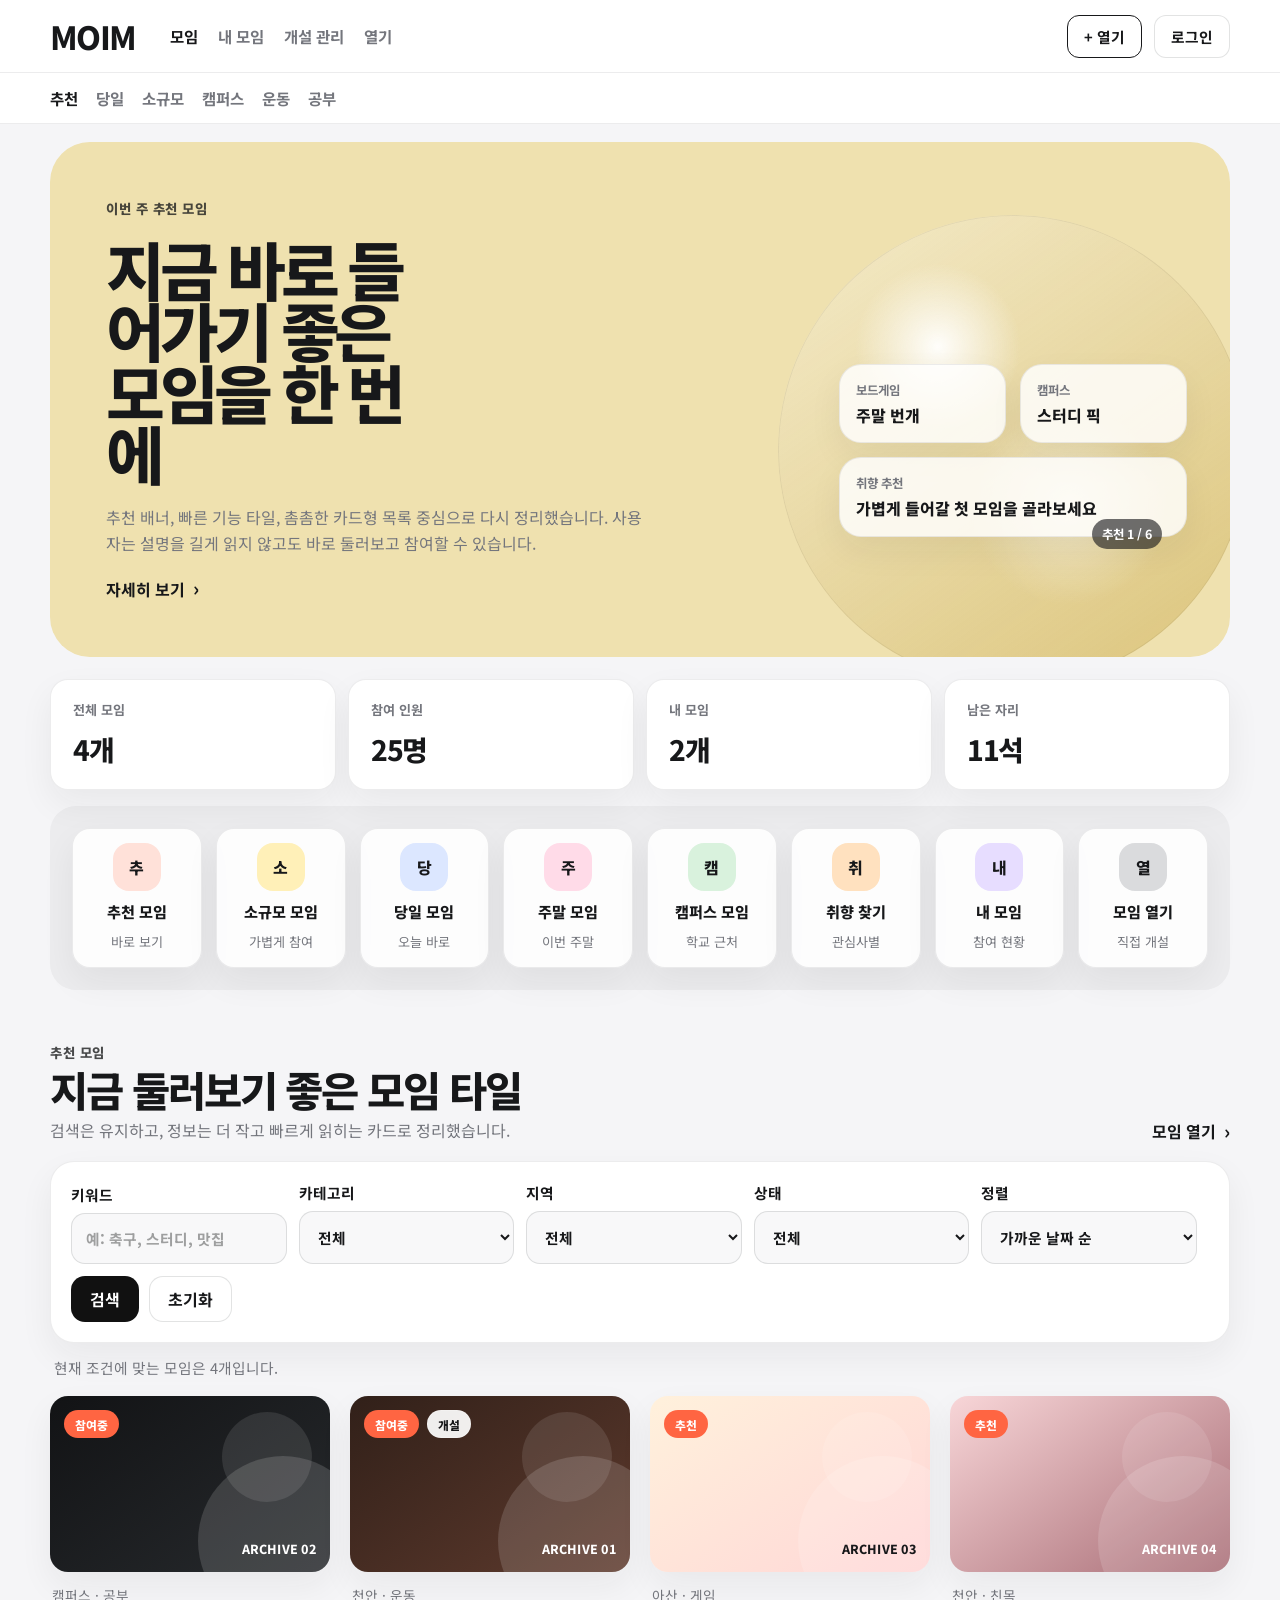
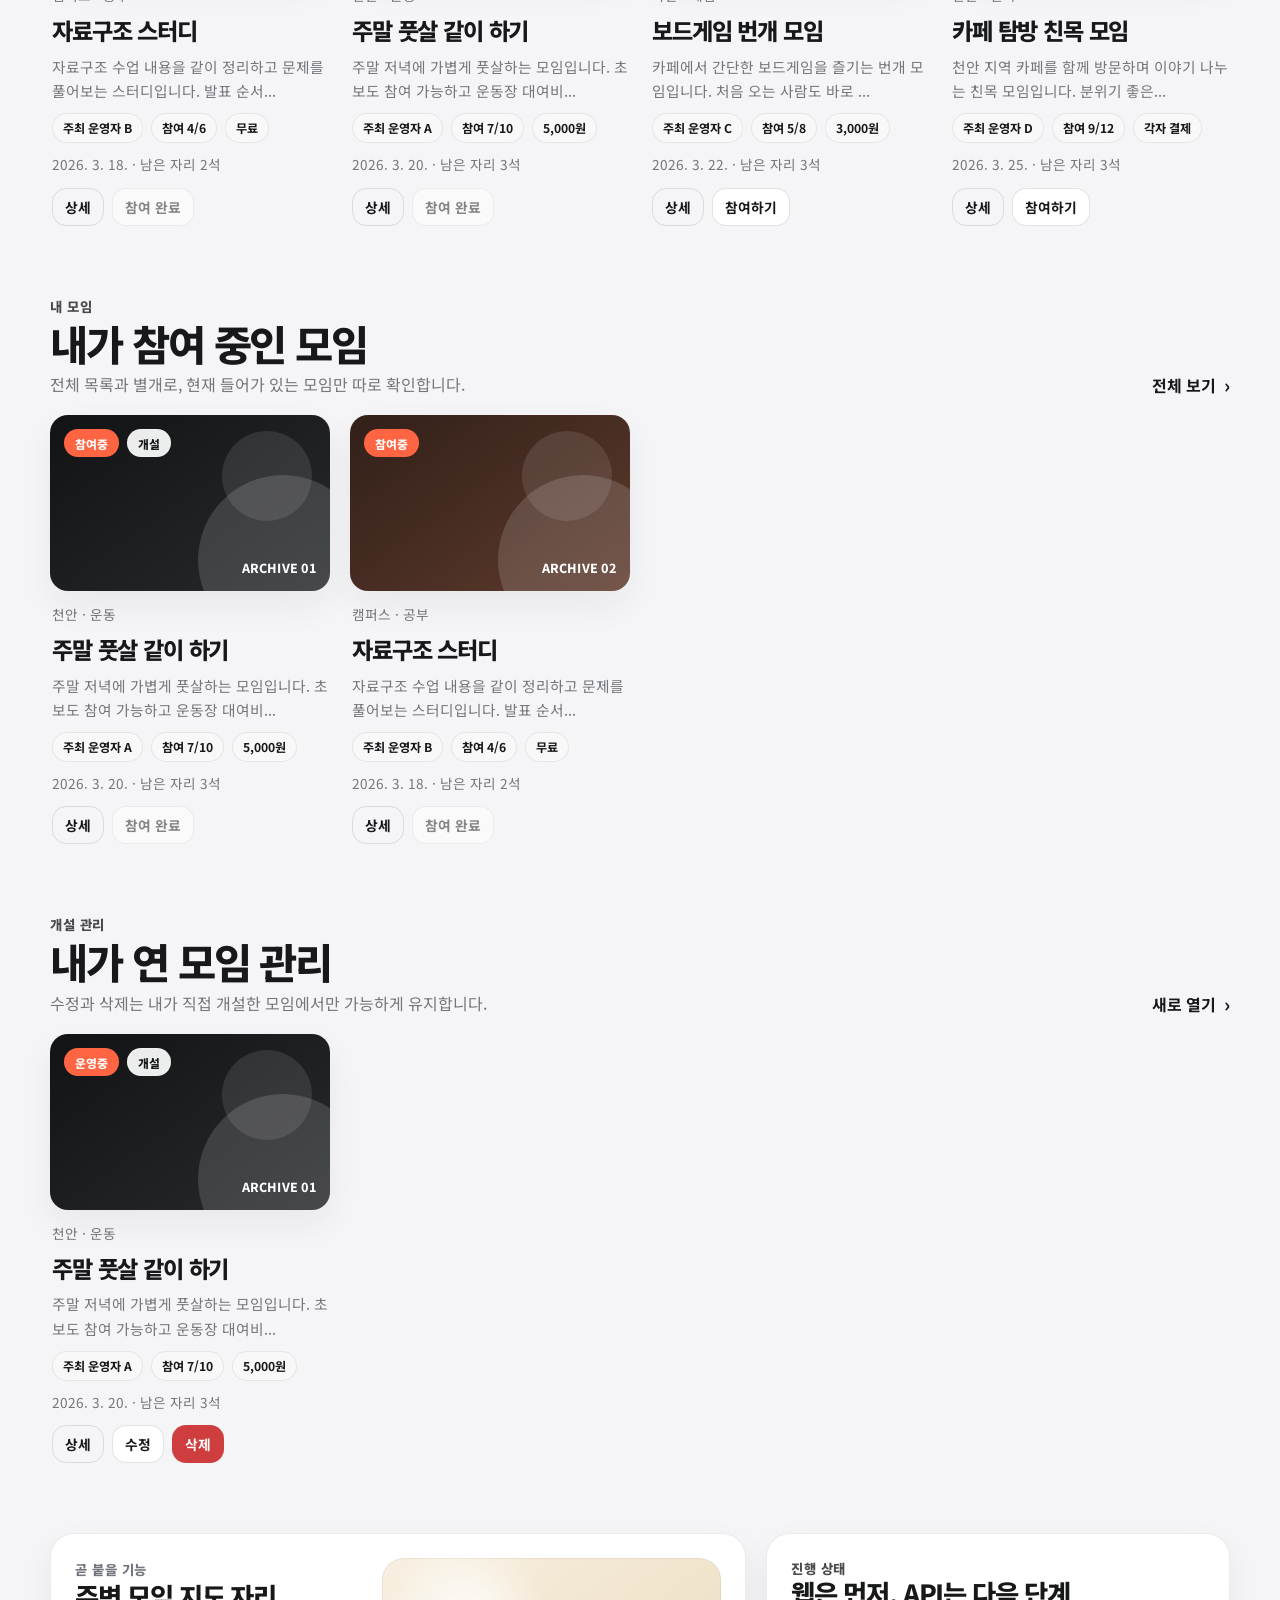
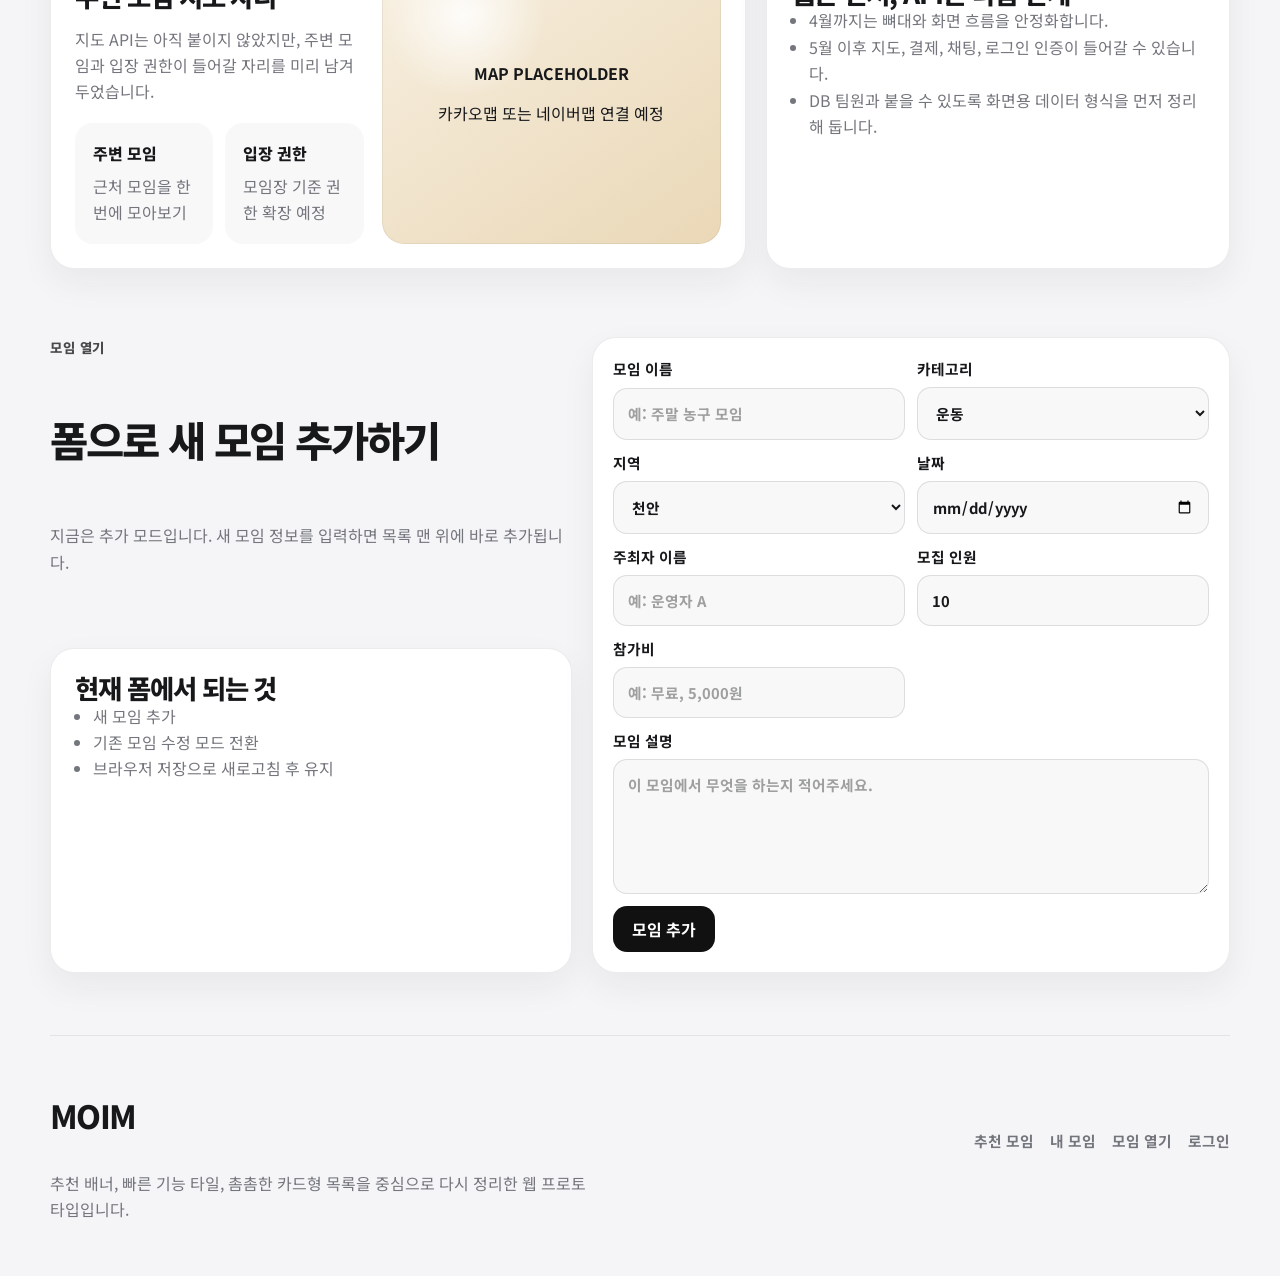
==== commit 5f5b96c7: "Redesign home page into exploration layout" ====
--- a/index.html
+++ b/index.html
@@ -14,128 +14,136 @@
     <script src="script.js" defer></script>
   </head>
   <body>
+    <!-- 탐색형 플랫폼처럼 상단에서 바로 섹션을 고를 수 있는 이중 내비게이션 -->
     <header class="site-header">
-      <div class="container nav">
-        <a class="brand" href="#top">MOIM</a>
-        <nav class="menu">
-          <a href="#search">모임 찾기</a>
-          <a href="#map">지도 자리</a>
-          <a href="#mine">내 모임</a>
-          <a href="#manage">내가 만든 모임</a>
-          <a href="#create">모임 만들기</a>
-          <a href="login.html">로그인</a>
-        </nav>
+      <div class="container nav-row">
+        <div class="brand-group">
+          <a class="brand" href="#top">MOIM</a>
+          <nav class="menu">
+            <a class="is-current" href="#search">모임</a>
+            <a href="#mine">내 모임</a>
+            <a href="#manage">개설 관리</a>
+            <a href="#create">열기</a>
+          </nav>
+        </div>
+
+        <div class="header-actions">
+          <a class="header-link primary" href="#create">+ 열기</a>
+          <a class="header-link" href="login.html">로그인</a>
+        </div>
+      </div>
+
+      <div class="sub-nav">
+        <div class="container sub-menu">
+          <a class="is-current" href="#search">추천</a>
+          <a href="#search">당일</a>
+          <a href="#search">소규모</a>
+          <a href="#search">캠퍼스</a>
+          <a href="#search">운동</a>
+          <a href="#search">공부</a>
+        </div>
       </div>
     </header>
 
     <main id="top">
+      <!-- 긴 설명보다 대표 추천 배너를 먼저 보여 주는 메인 상단 -->
       <section class="hero-section">
-        <div class="container hero-card">
+        <div class="container hero-banner">
           <div class="hero-copy">
-            <p class="eyebrow">디지털 모임 아카이브</p>
-            <h1>
-              <span class="hero-title-line">모임을 찾는 일을</span>
-              <span class="hero-title-line">작은 전시처럼</span>
-            </h1>
+            <p class="hero-kicker">이번 주 추천 모임</p>
+            <h1>지금 바로 들어가기 좋은 모임을 한 번에</h1>
             <p class="hero-text">
-              UNESCO Stolen Objects Museum의 조용한 전시 톤을 참고해 메인
-              화면을 다시 해석했습니다. 기능은 그대로 두고, 크림 계열 배경과
-              전시 안내문 같은 카드 구조로 첫인상을 더 차분하게 정리했습니다.
+              추천 배너, 빠른 기능 타일, 촘촘한 카드형 목록 중심으로 다시
+              정리했습니다. 사용자는 설명을 길게 읽지 않고도 바로 둘러보고
+              참여할 수 있습니다.
             </p>
-
-            <div class="hero-actions">
-              <a class="button primary" href="#search">아카이브 둘러보기</a>
-              <a class="button secondary" href="#create">새 모임 기록하기</a>
-            </div>
-
-            <div class="hero-ledger">
-              <article>
-                <strong>Observe</strong>
-                <p>조건을 고르며 원하는 모임을 천천히 탐색합니다.</p>
-              </article>
-              <article>
-                <strong>Join</strong>
-                <p>모집 중인 모임은 바로 열어보고 참여할 수 있습니다.</p>
-              </article>
-              <article>
-                <strong>Preserve</strong>
-                <p>직접 만든 모임은 따로 모아 수정하고 계속 관리합니다.</p>
-              </article>
-            </div>
-
-            <div class="hero-stats" id="statusCards"></div>
-          </div>
-
-          <aside class="hero-visual">
-            <div class="hero-visual-panel">
-              <div class="hero-badge hero-badge-top">Archive Room 01</div>
-              <div class="hero-badge hero-badge-bottom">스크롤하며 탐색</div>
-
-              <div class="hero-feature-card">
-                <p>이번 주 큐레이션</p>
-                <h2>자료구조 스터디</h2>
-                <p class="hero-feature-copy">
-                  개념 정리, 발표, 문제 풀이를 하나의 흐름으로 묶은 소규모
-                  학습 모임입니다.
-                </p>
-                <div class="hero-object-meta">
-                  <span>기록 번호 07</span>
+            <a class="hero-link" href="#search">자세히 보기</a>
+          </div>
+
+          <aside class="hero-media" aria-label="추천 모임 미리보기">
+            <div class="hero-orb">
+              <div class="hero-teaser-grid">
+                <article class="hero-teaser-card">
+                  <span>보드게임</span>
+                  <strong>주말 번개</strong>
+                </article>
+                <article class="hero-teaser-card">
                   <span>캠퍼스</span>
-                  <span>참여 4/6</span>
-                </div>
+                  <strong>스터디 픽</strong>
+                </article>
+                <article class="hero-teaser-card wide">
+                  <span>취향 추천</span>
+                  <strong>가볍게 들어갈 첫 모임을 골라보세요</strong>
+                </article>
               </div>
-
-              <div class="hero-search-mock">
-                <span>원하는 키워드로 모임 아카이브 검색</span>
-                <span class="hero-search-button">탐색</span>
-              </div>
-            </div>
+            </div>
+            <p class="hero-page-indicator">추천 1 / 6</p>
           </aside>
         </div>
       </section>
 
-      <section class="feature-section section-block">
+      <!-- 작은 아이콘 타일과 숫자 카드로 핵심 기능을 짧게 보여 주는 영역 -->
+      <section class="dashboard-section">
         <div class="container">
-          <div class="section-title center">
-            <p class="eyebrow">전시형 흐름</p>
-            <h2>탐색, 참여, 기록을 한 화면 안에 배치했습니다</h2>
-            <p>
-              몰입형 박물관 전체를 복제하는 대신, 우리 서비스에 필요한 흐름만
-              남겨서 차분한 아카이브 화면으로 정리했습니다.
-            </p>
-          </div>
-
-          <div class="feature-grid">
-            <article class="feature-card tone-mint">
-              <strong>01. Observe</strong>
-              <h3>원하는 모임을 관찰하듯 찾기</h3>
-              <p>키워드와 조건을 골라 필요한 모임만 조용히 추려볼 수 있습니다.</p>
-            </article>
-
-            <article class="feature-card tone-cream">
-              <strong>02. Join</strong>
-              <h3>참여와 관리를 분리해서 보기</h3>
-              <p>내가 참여한 모임과 직접 연 모임을 다른 공간처럼 나눠서 다룹니다.</p>
-            </article>
-
-            <article class="feature-card tone-light">
-              <strong>03. Preserve</strong>
-              <h3>지금은 기록하고 다음 단계로 확장</h3>
-              <p>지도, 로그인, 결제는 나중에 붙이되 구조는 미리 남겨 두었습니다.</p>
-            </article>
-          </div>
-        </div>
-      </section>
-
+          <div class="status-strip" id="statusCards"></div>
+
+          <div class="shortcut-shell">
+            <div class="shortcut-grid">
+              <article class="shortcut-tile">
+                <span class="shortcut-icon tone-peach">추</span>
+                <strong>추천 모임</strong>
+                <p>바로 보기</p>
+              </article>
+              <article class="shortcut-tile">
+                <span class="shortcut-icon tone-yellow">소</span>
+                <strong>소규모 모임</strong>
+                <p>가볍게 참여</p>
+              </article>
+              <article class="shortcut-tile">
+                <span class="shortcut-icon tone-blue">당</span>
+                <strong>당일 모임</strong>
+                <p>오늘 바로</p>
+              </article>
+              <article class="shortcut-tile">
+                <span class="shortcut-icon tone-pink">주</span>
+                <strong>주말 모임</strong>
+                <p>이번 주말</p>
+              </article>
+              <article class="shortcut-tile">
+                <span class="shortcut-icon tone-green">캠</span>
+                <strong>캠퍼스 모임</strong>
+                <p>학교 근처</p>
+              </article>
+              <article class="shortcut-tile">
+                <span class="shortcut-icon tone-orange">취</span>
+                <strong>취향 찾기</strong>
+                <p>관심사별</p>
+              </article>
+              <article class="shortcut-tile">
+                <span class="shortcut-icon tone-purple">내</span>
+                <strong>내 모임</strong>
+                <p>참여 현황</p>
+              </article>
+              <article class="shortcut-tile">
+                <span class="shortcut-icon tone-dark">열</span>
+                <strong>모임 열기</strong>
+                <p>직접 개설</p>
+              </article>
+            </div>
+          </div>
+        </div>
+      </section>
+
+      <!-- 추천 모임을 촘촘한 타일 카드로 보여 주는 메인 탐색 섹션 -->
       <section class="search-section section-block" id="search">
         <div class="container">
-          <div class="section-title">
-            <p class="eyebrow">1. 모임 찾기</p>
-            <h2>지금 열람할 수 있는 모임 아카이브</h2>
-            <p>
-              화면 분위기는 전시형으로 바꾸고, 검색 로직은 그대로 유지했습니다.
-              즉, 보기만 달라졌고 실제 찾는 방식은 이전과 같습니다.
-            </p>
+          <div class="section-head">
+            <div class="section-title">
+              <p class="eyebrow">추천 모임</p>
+              <h2>지금 둘러보기 좋은 모임 타일</h2>
+              <p>검색은 유지하고, 정보는 더 작고 빠르게 읽히는 카드로 정리했습니다.</p>
+            </div>
+            <a class="more-link" href="#create">모임 열기</a>
           </div>
 
           <form class="search-form search-panel" id="searchForm">
@@ -202,69 +210,87 @@
         </div>
       </section>
 
-      <section class="section-block map-section" id="map">
-        <div class="container map-shell">
-          <div class="map-copy">
-            <p class="eyebrow">2. 지도 API 자리</p>
-            <h2>주변 모임 지도를 둘 공간</h2>
-            <p>
-              아직 지도 API는 붙이지 않았지만, 전시 안내도처럼 보이는 자리를
-              먼저 정리해 두었습니다. 이후 카카오맵이나 네이버맵을 연결하면
-              됩니다.
-            </p>
-
-            <div class="mini-feature-grid">
-              <article>
-                <strong>주변 모임</strong>
-                <p>현재 위치 근처 모임 표시 예정</p>
-              </article>
-              <article>
-                <strong>입장 권한</strong>
-                <p>모임 생성자 기준 권한 확장 가능</p>
-              </article>
-            </div>
-          </div>
-
-          <div class="map-placeholder">
-            <div>
-              <strong>MAP PLACEHOLDER</strong>
-              <p>주변 모임 위치 표시 예정</p>
-            </div>
-          </div>
-        </div>
-      </section>
-
-      <section class="section-block mine-section" id="mine">
+      <!-- 참여 중인 모임도 같은 타일 형식으로 이어서 보여 준다 -->
+      <section class="section-block collection-section" id="mine">
         <div class="container">
-          <div class="section-title">
-            <p class="eyebrow">3. 내 모임</p>
-            <h2>내가 열람 중인 모임</h2>
-            <p>참여 중인 모임을 개인 아카이브처럼 따로 모아 확인하는 영역입니다.</p>
+          <div class="section-head">
+            <div class="section-title">
+              <p class="eyebrow">내 모임</p>
+              <h2>내가 참여 중인 모임</h2>
+              <p>전체 목록과 별개로, 현재 들어가 있는 모임만 따로 확인합니다.</p>
+            </div>
+            <a class="more-link" href="#search">전체 보기</a>
           </div>
           <div class="meeting-list mine-list" id="myMeetingList"></div>
         </div>
       </section>
 
-      <section class="section-block manage-section" id="manage">
+      <!-- 개설한 모임은 관리 버튼이 붙은 전용 타일 영역으로 분리한다 -->
+      <section class="section-block collection-section" id="manage">
         <div class="container">
-          <div class="section-title">
-            <p class="eyebrow">4. 내가 만든 모임</p>
-            <h2>직접 기록한 모임 수정하고 삭제하기</h2>
-            <p>
-              이 영역에는 내가 만든 모임만 따로 보입니다. 수정 버튼을 누르면
-              아래 폼이 수정 모드로 바뀝니다.
-            </p>
+          <div class="section-head">
+            <div class="section-title">
+              <p class="eyebrow">개설 관리</p>
+              <h2>내가 연 모임 관리</h2>
+              <p>수정과 삭제는 내가 직접 개설한 모임에서만 가능하게 유지합니다.</p>
+            </div>
+            <a class="more-link" href="#create">새로 열기</a>
           </div>
           <div class="meeting-list manage-list" id="managedMeetingList"></div>
         </div>
       </section>
 
+      <!-- 아직 미구현인 지도 기능도 같은 플랫폼 톤으로 압축해 둔다 -->
+      <section class="section-block utility-section" id="map">
+        <div class="container utility-grid">
+          <div class="utility-panel map-shell">
+            <div class="map-copy">
+              <p class="eyebrow">곧 붙을 기능</p>
+              <h2>주변 모임 지도 자리</h2>
+              <p>
+                지도 API는 아직 붙이지 않았지만, 주변 모임과 입장 권한이 들어갈
+                자리를 미리 남겨 두었습니다.
+              </p>
+
+              <div class="mini-feature-grid">
+                <article>
+                  <strong>주변 모임</strong>
+                  <p>근처 모임을 한 번에 모아보기</p>
+                </article>
+                <article>
+                  <strong>입장 권한</strong>
+                  <p>모임장 기준 권한 확장 예정</p>
+                </article>
+              </div>
+            </div>
+
+            <div class="map-placeholder">
+              <div>
+                <strong>MAP PLACEHOLDER</strong>
+                <p>카카오맵 또는 네이버맵 연결 예정</p>
+              </div>
+            </div>
+          </div>
+
+          <aside class="utility-note">
+            <p class="eyebrow">진행 상태</p>
+            <h3>웹은 먼저, API는 다음 단계</h3>
+            <ul>
+              <li>4월까지는 뼈대와 화면 흐름을 안정화합니다.</li>
+              <li>5월 이후 지도, 결제, 채팅, 로그인 인증이 들어갈 수 있습니다.</li>
+              <li>DB 팀원과 붙을 수 있도록 화면용 데이터 형식을 먼저 정리해 둡니다.</li>
+            </ul>
+          </aside>
+        </div>
+      </section>
+
+      <!-- 입력 폼은 그대로 유지하되 카드형 관리 화면 톤에 맞춰 압축한다 -->
       <section class="section-block create-section" id="create">
         <div class="container create-shell">
           <div class="create-copy">
             <div class="section-title">
-              <p class="eyebrow">5. 모임 기록하기</p>
-              <h2 id="formTitle">폼으로 새 모임 추가하기</h2>
+              <p class="eyebrow">모임 열기</p>
+              <h2 id="formTitle">새 모임 개설하기</h2>
               <p id="formModeText">
                 지금은 추가 모드입니다. 새 모임 정보를 입력하면 목록 맨 위에
                 바로 추가됩니다.
@@ -272,11 +298,11 @@
             </div>
 
             <div class="help-box">
-              <h3>지금 단계에서 중요한 점</h3>
+              <h3>현재 폼에서 되는 것</h3>
               <ul>
-                <li>메인 화면 분위기가 바뀌어도 입력 흐름은 그대로 유지됩니다.</li>
-                <li>수정 모드로 바뀌면 같은 폼으로 기존 데이터를 다시 저장합니다.</li>
-                <li>브라우저 저장을 쓰기 때문에 새로고침 후에도 데이터가 남아 있습니다.</li>
+                <li>새 모임 추가</li>
+                <li>기존 모임 수정 모드 전환</li>
+                <li>브라우저 저장으로 새로고침 후 유지</li>
               </ul>
             </div>
           </div>
@@ -353,6 +379,7 @@
       </section>
     </main>
 
+    <!-- 카드에는 짧은 정보만 남기고, 자세한 내용은 팝업에서 풀어 보여 준다 -->
     <dialog class="detail-dialog" id="detailDialog">
       <div class="dialog-shell">
         <div class="dialog-header">
@@ -374,35 +401,30 @@
 
         <div class="dialog-owner-actions is-hidden" id="dialogOwnerActions">
           <button type="button" class="button secondary" id="dialogEditButton">
-            이 모임 수정
+            수정
           </button>
           <button type="button" class="button danger" id="dialogDeleteButton">
-            이 모임 삭제
+            삭제
           </button>
         </div>
       </div>
     </dialog>
 
     <footer class="site-footer">
-      <div class="container footer-grid">
+      <div class="container footer-row">
         <div>
           <p class="footer-brand">MOIM</p>
           <p class="footer-text">
-            팀 프로젝트용 모임 서비스를 UNESCO 톤의 전시형 랜딩으로 다시
-            해석한 버전입니다.
+            추천 배너, 빠른 기능 타일, 촘촘한 카드형 목록을 중심으로 다시 정리한
+            웹 프로토타입입니다.
           </p>
         </div>
 
-        <div>
-          <strong>바로가기</strong>
-          <a href="#search">모임 찾기</a>
-          <a href="#create">모임 만들기</a>
-        </div>
-
-        <div>
-          <strong>현재 단계</strong>
-          <a href="login.html">로그인 UI</a>
-          <a href="#manage">내가 만든 모임 관리</a>
+        <div class="footer-links">
+          <a href="#search">추천 모임</a>
+          <a href="#mine">내 모임</a>
+          <a href="#create">모임 열기</a>
+          <a href="login.html">로그인</a>
         </div>
       </div>
     </footer>
--- a/styles.css
+++ b/styles.css
@@ -1,20 +1,25 @@
+/* 밝은 플랫폼형 톤으로 다시 쓰기 쉽게 색과 간격을 변수로 정리한다. */
 :root {
-  --bg: #f4e9db;
-  --bg-deep: #e2d0bd;
-  --surface: #f7ebdb;
-  --surface-strong: #fff8ef;
-  --surface-soft: #eadbca;
-  --accent: #805235;
-  --accent-soft: #d8b89a;
-  --cream: #efe3d3;
-  --text: #221711;
-  --muted: rgba(34, 23, 17, 0.66);
-  --line: rgba(34, 23, 17, 0.12);
-  --shadow: 0 28px 70px rgba(52, 31, 20, 0.12);
-  --radius-xl: 32px;
-  --radius-lg: 28px;
-  --radius-md: 20px;
-  --font-display: "Cormorant Garamond", "Noto Serif KR", serif;
+  --bg: #f5f5f7;
+  --surface: #ffffff;
+  --surface-soft: #f0f0f2;
+  --surface-muted: #f8f8f9;
+  --hero: #efe1af;
+  --hero-deep: #d7c27f;
+  --text: #17181a;
+  --muted: #74767d;
+  --line: rgba(23, 24, 26, 0.08);
+  --line-strong: rgba(23, 24, 26, 0.12);
+  --accent: #111111;
+  --accent-soft: #ff613f;
+  --accent-blue: #3e7dff;
+  --danger: #cf3e3e;
+  --shadow: 0 14px 34px rgba(28, 30, 35, 0.06);
+  --radius-xl: 34px;
+  --radius-lg: 24px;
+  --radius-md: 18px;
+  --radius-sm: 14px;
+  --font-display: "Noto Sans KR", sans-serif;
   --font-body: "Noto Sans KR", sans-serif;
 }
 
@@ -28,11 +33,10 @@
 
 body {
   margin: 0;
-  background:
-    radial-gradient(circle at top left, rgba(255, 248, 239, 0.88), transparent 28%),
-    linear-gradient(180deg, var(--bg) 0%, #efdfcd 56%, #e4d2bd 100%);
+  background: var(--bg);
   color: var(--text);
   font-family: var(--font-body);
+  overflow-x: hidden;
 }
 
 a {
@@ -48,162 +52,476 @@
 }
 
 .container {
-  width: min(1248px, calc(100% - 32px));
+  width: min(1180px, calc(100% - 32px));
   margin: 0 auto;
 }
 
 .site-header {
   position: sticky;
   top: 0;
-  z-index: 30;
-  border-bottom: 1px solid rgba(34, 23, 17, 0.08);
-  background: rgba(247, 235, 219, 0.84);
-  backdrop-filter: blur(14px);
-}
-
-.nav {
+  z-index: 40;
+  background: rgba(255, 255, 255, 0.94);
+  border-bottom: 1px solid var(--line);
+  backdrop-filter: blur(16px);
+}
+
+.nav-row {
   display: flex;
   align-items: center;
   justify-content: space-between;
-  min-height: 96px;
+  gap: 24px;
+  min-height: 72px;
+}
+
+.brand-group,
+.menu,
+.sub-menu,
+.header-actions,
+.footer-links {
+  display: flex;
+  align-items: center;
+  min-width: 0;
+}
+
+.brand-group {
+  gap: 34px;
 }
 
 .brand,
 .footer-brand {
   font-family: var(--font-display);
   font-size: 2rem;
+  font-weight: 800;
+  letter-spacing: -0.05em;
+}
+
+.menu {
+  flex-wrap: wrap;
+  gap: 20px;
+}
+
+.menu a,
+.sub-menu a {
+  color: var(--muted);
+  font-size: 0.97rem;
   font-weight: 700;
-  letter-spacing: 0.03em;
-}
-
-.menu {
-  display: flex;
+}
+
+.menu a.is-current,
+.sub-menu a.is-current,
+.menu a:hover,
+.sub-menu a:hover {
+  color: var(--text);
+}
+
+.header-actions {
+  gap: 12px;
+}
+
+.header-link {
+  display: inline-flex;
+  align-items: center;
+  justify-content: center;
+  min-height: 40px;
+  padding: 10px 16px;
+  border-radius: 12px;
+  border: 1px solid var(--line-strong);
+  background: var(--surface);
+  font-size: 0.92rem;
+  font-weight: 700;
+}
+
+.header-link.primary {
+  border-color: var(--text);
+}
+
+.sub-nav {
+  border-top: 1px solid var(--line);
+}
+
+.sub-menu {
   flex-wrap: wrap;
-  gap: 28px;
-  color: var(--muted);
-  font-size: 0.94rem;
-  font-weight: 600;
-  letter-spacing: 0.03em;
-}
-
-.menu a:first-child,
-.menu a:hover {
-  color: var(--text);
+  gap: 18px;
+  min-height: 50px;
 }
 
 .hero-section {
-  padding: 28px 0 34px;
-}
-
-.hero-card {
-  display: grid;
-  grid-template-columns: 1.04fr 0.96fr;
-  gap: 40px;
+  padding: 18px 0 12px;
+}
+
+/* 첫 화면은 설명형 소개 대신 큰 추천 배너 하나에 시선을 모은다. */
+.hero-banner {
+  display: grid;
+  grid-template-columns: 1.05fr 0.95fr;
+  gap: 34px;
+  align-items: center;
   padding: 56px;
-  border: 1px solid var(--line);
-  border-radius: 36px;
-  background:
-    linear-gradient(135deg, rgba(255, 248, 239, 0.82), rgba(229, 214, 199, 0.74)),
-    var(--surface);
-  box-shadow: var(--shadow);
+  border-radius: 40px;
+  background: var(--hero);
   overflow: hidden;
 }
 
+.hero-copy {
+  display: grid;
+  gap: 20px;
+  min-width: 0;
+}
+
+.hero-kicker,
 .eyebrow {
-  margin: 0 0 12px;
-  color: rgba(34, 23, 17, 0.72);
+  margin: 0;
+  color: rgba(23, 24, 26, 0.78);
   font-size: 0.84rem;
-  font-weight: 700;
-  letter-spacing: 0.16em;
-  text-transform: uppercase;
+  font-weight: 800;
+  letter-spacing: 0.04em;
 }
 
 .hero-copy h1,
 .section-title h2,
 .map-copy h2,
-.feature-card h3,
 .help-box h3,
+.utility-note h3,
 .dialog-header h2 {
   margin: 0;
   font-family: var(--font-display);
-  letter-spacing: -0.03em;
 }
 
 .hero-copy h1 {
-  max-width: 10ch;
-  font-size: clamp(3.35rem, 6vw, 5.75rem);
-  line-height: 0.9;
-  word-break: keep-all;
-}
-
-.hero-title-line {
-  display: block;
-  white-space: nowrap;
-}
-
-.hero-copy {
-  display: grid;
-  gap: 24px;
+  max-width: 8ch;
+  font-size: clamp(3.1rem, 5vw, 4.8rem);
+  font-weight: 800;
+  letter-spacing: -0.08em;
+  line-height: 0.96;
 }
 
 .hero-text,
 .section-title p:last-child,
-.feature-card p,
+.map-copy p,
 .help-box li,
+.utility-note li,
+.dialog-description p,
 .footer-text,
-.map-copy p,
-.meeting-card p,
-.dialog-description p {
+.shortcut-tile p,
+.meeting-card p {
   color: var(--muted);
-  line-height: 1.75;
+  line-height: 1.65;
 }
 
 .hero-text {
-  max-width: 46rem;
-  margin: 0;
+  max-width: 34rem;
+  margin: 0;
+}
+
+.hero-link,
+.more-link {
+  display: inline-flex;
+  align-items: center;
+  gap: 8px;
+  font-weight: 700;
+}
+
+.hero-link::after,
+.more-link::after {
+  content: "›";
+  font-size: 1.2rem;
+  line-height: 1;
+}
+
+.hero-media {
+  position: relative;
+  min-height: 320px;
+}
+
+.hero-orb {
+  position: absolute;
+  right: -74px;
+  top: -24px;
+  width: 470px;
+  aspect-ratio: 1;
+  display: grid;
+  place-items: center;
+  border-radius: 50%;
+  background:
+    radial-gradient(circle at 34% 28%, rgba(255, 255, 255, 0.94), transparent 18%),
+    radial-gradient(circle at 62% 62%, rgba(255, 255, 255, 0.48), transparent 24%),
+    linear-gradient(145deg, rgba(255, 255, 255, 0.32), rgba(214, 188, 108, 0.78));
+  box-shadow: inset 0 0 0 1px rgba(23, 24, 26, 0.06);
+}
+
+.hero-teaser-grid {
+  width: 74%;
+  display: grid;
+  grid-template-columns: repeat(2, minmax(0, 1fr));
+  gap: 14px;
+}
+
+.hero-teaser-card {
+  display: grid;
+  gap: 6px;
+  padding: 16px;
+  border-radius: 22px;
+  border: 1px solid rgba(23, 24, 26, 0.08);
+  background: rgba(255, 255, 255, 0.82);
+  box-shadow: var(--shadow);
+}
+
+.hero-teaser-card.wide {
+  grid-column: 1 / -1;
+}
+
+.hero-teaser-card span {
+  color: var(--muted);
+  font-size: 0.78rem;
+  font-weight: 700;
+}
+
+.hero-teaser-card strong {
   font-size: 1rem;
-}
-
-.hero-actions {
+  font-weight: 800;
+  line-height: 1.35;
+}
+
+.hero-page-indicator {
+  position: absolute;
+  right: 12px;
+  bottom: 10px;
+  margin: 0;
+  padding: 6px 10px;
+  border-radius: 999px;
+  background: rgba(23, 24, 26, 0.62);
+  color: white;
+  font-size: 0.78rem;
+  font-weight: 700;
+}
+
+.dashboard-section {
+  padding: 10px 0 18px;
+}
+
+.status-strip {
+  display: grid;
+  grid-template-columns: repeat(4, minmax(0, 1fr));
+  gap: 12px;
+}
+
+.status-card,
+.shortcut-tile,
+.search-panel,
+.map-shell,
+.utility-note,
+.help-box,
+.create-panel,
+.detail-dialog,
+.dialog-description {
+  border: 1px solid var(--line);
+  box-shadow: var(--shadow);
+}
+
+.status-card {
+  padding: 20px 22px;
+  border-radius: 18px;
+  background: var(--surface);
+}
+
+.status-card p {
+  margin: 0;
+  color: var(--muted);
+  font-size: 0.82rem;
+  font-weight: 700;
+}
+
+.status-card strong {
+  display: block;
+  margin-top: 10px;
+  font-size: 1.75rem;
+  font-weight: 800;
+  letter-spacing: -0.05em;
+}
+
+.shortcut-shell {
+  margin-top: 16px;
+  padding: 22px;
+  border-radius: 26px;
+  background: #ececee;
+}
+
+.shortcut-grid {
+  display: grid;
+  grid-template-columns: repeat(8, minmax(0, 1fr));
+  gap: 14px;
+}
+
+.shortcut-tile {
+  min-height: 128px;
+  display: grid;
+  align-content: center;
+  justify-items: center;
+  gap: 10px;
+  padding: 14px 10px;
+  border-radius: 18px;
+  background: rgba(255, 255, 255, 0.86);
+  text-align: center;
+}
+
+.shortcut-tile strong {
+  font-size: 0.95rem;
+  font-weight: 800;
+  line-height: 1.35;
+}
+
+.shortcut-tile p {
+  margin: 0;
+  font-size: 0.82rem;
+}
+
+.shortcut-icon {
+  width: 48px;
+  height: 48px;
+  display: inline-grid;
+  place-items: center;
+  border-radius: 16px;
+  font-size: 1rem;
+  font-weight: 800;
+  color: var(--text);
+}
+
+.tone-peach {
+  background: #ffe1d9;
+}
+
+.tone-yellow {
+  background: #fff0b8;
+}
+
+.tone-blue {
+  background: #dce7ff;
+}
+
+.tone-pink {
+  background: #ffdbe8;
+}
+
+.tone-green {
+  background: #d9f2dd;
+}
+
+.tone-orange {
+  background: #ffe1bf;
+}
+
+.tone-purple {
+  background: #e7ddff;
+}
+
+.tone-dark {
+  background: #dadbdd;
+}
+
+.section-block {
+  padding: 34px 0;
+}
+
+.section-head {
   display: flex;
+  align-items: flex-end;
+  justify-content: space-between;
+  gap: 20px;
+  margin-bottom: 18px;
+}
+
+.section-title {
+  display: grid;
+  gap: 6px;
+}
+
+.section-title h2 {
+  font-size: clamp(1.9rem, 4vw, 2.6rem);
+  font-weight: 800;
+  letter-spacing: -0.05em;
+  line-height: 1.04;
+}
+
+.section-title p:last-child {
+  margin: 0;
+}
+
+.search-panel,
+.map-shell,
+.utility-note,
+.help-box,
+.create-panel {
+  border-radius: 24px;
+  background: var(--surface);
+}
+
+/* 검색 폼은 플랫폼 검색바처럼 짧고 빠르게 읽히는 배치로 유지한다. */
+.search-form,
+.create-form {
+  display: grid;
   gap: 12px;
-  margin-top: 4px;
-}
-
-.hero-ledger {
-  display: grid;
-  grid-template-columns: repeat(3, minmax(0, 1fr));
-  gap: 16px;
-}
-
-.hero-ledger article {
-  padding-top: 14px;
-  border-top: 1px solid rgba(34, 23, 17, 0.14);
-}
-
-.hero-ledger strong,
-.archive-label {
-  font-family: var(--font-display);
-  font-size: 1.05rem;
-  letter-spacing: 0.08em;
-  text-transform: uppercase;
-}
-
-.hero-ledger p {
-  margin: 8px 0 0;
-  color: var(--muted);
-  line-height: 1.7;
+  padding: 20px;
+}
+
+.search-form {
+  grid-template-columns: repeat(5, minmax(0, 1fr)) auto;
+  align-items: end;
+}
+
+.create-shell {
+  display: grid;
+  grid-template-columns: 0.9fr 1.1fr;
+  gap: 20px;
+}
+
+.create-copy {
+  display: grid;
+  gap: 18px;
+}
+
+.create-panel {
+  grid-template-columns: repeat(2, minmax(0, 1fr));
+}
+
+.search-form label,
+.create-form label {
+  display: grid;
+  gap: 8px;
+  font-size: 0.92rem;
+  font-weight: 700;
+}
+
+input,
+select,
+textarea {
+  width: 100%;
+  border: 1px solid var(--line-strong);
+  border-radius: 14px;
+  padding: 14px 14px;
+  background: var(--surface-muted);
+  color: var(--text);
+}
+
+input::placeholder,
+textarea::placeholder {
+  color: rgba(23, 24, 26, 0.4);
+}
+
+.full-span,
+.form-actions {
+  grid-column: 1 / -1;
 }
 
 .button {
   display: inline-flex;
   align-items: center;
   justify-content: center;
+  min-height: 44px;
+  padding: 10px 18px;
   border: 1px solid transparent;
   border-radius: 14px;
-  padding: 14px 24px;
   cursor: pointer;
-  transition: transform 0.18s ease, opacity 0.18s ease, background 0.18s ease;
+  font-weight: 700;
+  transition: transform 0.18s ease, background 0.18s ease, opacity 0.18s ease;
 }
 
 .button:hover {
@@ -212,489 +530,265 @@
 
 .button:disabled {
   cursor: not-allowed;
-  opacity: 0.55;
+  opacity: 0.5;
   transform: none;
 }
 
 .button.primary {
-  border-color: var(--accent);
   background: var(--accent);
   color: white;
 }
 
 .button.secondary {
-  border-color: rgba(34, 23, 17, 0.16);
-  background: rgba(255, 248, 239, 0.56);
+  border-color: var(--line-strong);
+  background: var(--surface);
   color: var(--text);
 }
 
 .button.ghost {
-  border-color: rgba(34, 23, 17, 0.12);
-  background: rgba(34, 23, 17, 0.04);
+  border-color: var(--line-strong);
+  background: transparent;
   color: var(--text);
 }
 
 .button.danger {
-  background: #972f2f;
+  background: var(--danger);
   color: white;
 }
 
-.hero-stats {
-  display: grid;
-  grid-template-columns: repeat(4, 1fr);
-  gap: 14px;
-  margin-top: 6px;
-}
-
-.status-card,
-.feature-card,
-.search-panel,
-.map-shell,
-.meeting-card,
-.help-box,
-.create-panel,
-.dialog-description {
-  border: 1px solid var(--line);
+.form-actions {
+  display: flex;
+  gap: 10px;
+}
+
+.result-summary {
+  margin: 14px 4px 0;
+  color: var(--muted);
+  font-size: 0.92rem;
+}
+
+/* 카드 크기를 줄이고 정보 밀도를 높여 탐색형 타일 목록처럼 보이게 만든다. */
+.meeting-list {
+  display: grid;
+  grid-template-columns: repeat(4, minmax(0, 1fr));
+  gap: 24px 20px;
+  margin-top: 18px;
+}
+
+.meeting-card {
+  display: grid;
+  gap: 12px;
+}
+
+.card-poster,
+.mine-list .card-poster,
+.manage-list .card-poster {
+  position: relative;
+  min-height: 176px;
+  padding: 14px;
+  border-radius: 18px;
+  overflow: hidden;
   box-shadow: var(--shadow);
 }
 
-.status-card {
-  padding: 22px 20px;
-  border-radius: var(--radius-md);
-  background: rgba(255, 248, 239, 0.74);
-}
-
-.status-card p {
-  margin: 0;
-  color: var(--muted);
-  font-size: 0.9rem;
-  letter-spacing: 0.04em;
-  text-transform: uppercase;
-}
-
-.status-card strong {
-  display: block;
-  margin-top: 10px;
-  font-family: var(--font-display);
-  font-size: 2.1rem;
-  letter-spacing: -0.03em;
-}
-
-.hero-visual {
-  display: grid;
-  align-items: stretch;
-}
-
-.hero-visual-panel {
-  position: relative;
-  min-height: 620px;
-  border: 1px solid rgba(34, 23, 17, 0.12);
-  border-radius: 32px;
-  background:
-    linear-gradient(180deg, rgba(255, 248, 239, 0.96), rgba(229, 214, 199, 0.72)),
-    var(--surface);
-  overflow: hidden;
-}
-
-.hero-visual-panel::before {
+.meeting-list .meeting-card:nth-child(4n + 1) .card-poster {
+  background: linear-gradient(145deg, #121315, #272a2d);
+  color: white;
+}
+
+.meeting-list .meeting-card:nth-child(4n + 2) .card-poster {
+  background: linear-gradient(145deg, #312019, #5e3a2d);
+  color: white;
+}
+
+.meeting-list .meeting-card:nth-child(4n + 3) .card-poster {
+  background: linear-gradient(145deg, #fff1dc, #ffd6d6);
+}
+
+.meeting-list .meeting-card:nth-child(4n + 4) .card-poster {
+  background: linear-gradient(145deg, #f8d6d8, #a76b74);
+  color: white;
+}
+
+.mine-list .meeting-card .card-poster {
+  background: linear-gradient(145deg, #dfe8ff, #b7cdfd);
+}
+
+.manage-list .meeting-card .card-poster {
+  background: linear-gradient(145deg, #ffe9da, #f9c7aa);
+}
+
+.card-poster::before,
+.card-poster::after {
   content: "";
   position: absolute;
-  inset: 18px;
-  border: 1px solid rgba(34, 23, 17, 0.1);
-  border-radius: 24px;
+  border-radius: 999px;
   pointer-events: none;
 }
 
-.hero-feature-card {
-  position: absolute;
-  left: 40px;
-  right: 40px;
-  top: 78px;
-  padding: 34px 32px;
-  border: 1px solid rgba(34, 23, 17, 0.12);
-  border-radius: 28px;
-  background: rgba(255, 248, 239, 0.88);
-  box-shadow: 0 22px 46px rgba(52, 31, 20, 0.08);
-}
-
-.hero-feature-card p,
-.hero-feature-card li,
-.hero-badge,
-.hero-search-mock span:first-child {
-  color: var(--muted);
-}
-
-.hero-feature-card p {
-  margin: 0;
-  font-size: 0.95rem;
-}
-
-.hero-feature-card h2 {
-  margin: 12px 0 0;
-  font-family: var(--font-display);
-  font-size: 3rem;
-  line-height: 0.94;
-  letter-spacing: -0.03em;
-}
-
-.hero-feature-copy {
-  margin-top: 18px !important;
-  line-height: 1.85;
-}
-
-.hero-object-meta {
+.card-poster::before {
+  width: 170px;
+  height: 170px;
+  right: -38px;
+  bottom: -54px;
+  background: rgba(255, 255, 255, 0.14);
+}
+
+.card-poster::after {
+  width: 90px;
+  height: 90px;
+  right: 18px;
+  top: 16px;
+  background: rgba(255, 255, 255, 0.1);
+}
+
+.card-pills {
+  position: relative;
+  z-index: 1;
   display: flex;
   flex-wrap: wrap;
-  gap: 10px;
-  margin-top: 22px;
-  padding-top: 18px;
-  border-top: 1px solid rgba(34, 23, 17, 0.12);
-}
-
-.hero-object-meta span {
-  display: inline-flex;
   align-items: center;
-  min-height: 34px;
-  padding: 6px 12px;
-  border: 1px solid rgba(34, 23, 17, 0.1);
-  border-radius: 999px;
-  background: rgba(255, 248, 239, 0.7);
-  font-size: 0.85rem;
-  color: var(--muted);
-}
-
-.hero-badge {
-  position: absolute;
+  gap: 8px;
+}
+
+.card-pill {
   display: inline-flex;
   align-items: center;
   justify-content: center;
-  min-height: 42px;
-  padding: 10px 16px;
-  border: 1px solid rgba(34, 23, 17, 0.12);
+  min-height: 28px;
+  padding: 4px 10px;
   border-radius: 999px;
-  background: rgba(255, 248, 239, 0.82);
-  font-size: 0.82rem;
-  font-weight: 700;
-  letter-spacing: 0.08em;
-  text-transform: uppercase;
-}
-
-.hero-badge-top {
-  top: 26px;
-  right: 26px;
-}
-
-.hero-badge-bottom {
-  left: 40px;
-  bottom: 120px;
-}
-
-.hero-search-mock {
+  border: 1px solid rgba(255, 255, 255, 0.26);
+  background: rgba(255, 255, 255, 0.92);
+  color: var(--text);
+  font-size: 0.74rem;
+  font-weight: 800;
+}
+
+.card-pill.primary {
+  border-color: transparent;
+  background: #ff6542;
+  color: white;
+}
+
+.card-code {
   position: absolute;
-  left: 40px;
-  right: 40px;
-  bottom: 36px;
-  display: flex;
-  align-items: center;
-  justify-content: space-between;
-  gap: 12px;
-  padding: 14px 14px 14px 20px;
-  border: 1px solid rgba(34, 23, 17, 0.12);
-  border-radius: 18px;
-  background: rgba(255, 248, 239, 0.92);
-}
-
-.hero-search-button {
-  display: inline-flex;
-  align-items: center;
-  justify-content: center;
-  min-width: 72px;
-  min-height: 48px;
-  padding: 0 16px;
-  border-radius: 12px;
-  background: var(--accent);
-  color: white;
-  font-weight: 700;
-}
-
-.section-block {
-  padding: 42px 0;
-}
-
-.section-title {
-  margin-bottom: 26px;
-}
-
-.section-title.center {
-  max-width: 780px;
-  margin: 0 auto 30px;
-  text-align: center;
-}
-
-.section-title h2 {
-  font-size: clamp(2.6rem, 5vw, 4rem);
-  line-height: 0.95;
-}
-
-.map-copy h2 {
-  font-size: clamp(2.5rem, 4.5vw, 3.6rem);
-}
-
-.feature-grid {
-  display: grid;
-  grid-template-columns: repeat(3, 1fr);
-  gap: 22px;
-}
-
-.feature-card {
-  min-height: 280px;
-  padding: 32px 28px;
-  border-radius: var(--radius-lg);
-  background: rgba(255, 248, 239, 0.82);
-}
-
-.feature-card strong {
-  display: inline-flex;
-  margin-bottom: 18px;
-  font-family: var(--font-display);
-  font-size: 1.05rem;
-  letter-spacing: 0.08em;
-  text-transform: uppercase;
-}
-
-.feature-card h3 {
-  font-size: 2rem;
-  line-height: 1;
-}
-
-.feature-card p {
-  margin: 16px 0 0;
-}
-
-.tone-mint {
-  background: rgba(243, 230, 214, 0.88);
-}
-
-.tone-cream {
-  background: rgba(233, 218, 201, 0.92);
-}
-
-.tone-light {
-  background: rgba(255, 248, 239, 0.92);
-}
-
-.search-panel,
-.map-shell,
-.create-panel,
-.help-box {
-  border-radius: var(--radius-xl);
-  background: rgba(255, 248, 239, 0.78);
-}
-
-.search-form,
-.create-form {
-  display: grid;
-  gap: 16px;
-  padding: 26px;
-}
-
-.search-form {
-  grid-template-columns: repeat(5, minmax(0, 1fr));
-}
-
-.create-shell {
-  display: grid;
-  grid-template-columns: 0.92fr 1.08fr;
-  gap: 24px;
-}
-
-.create-copy {
-  display: grid;
-  gap: 18px;
-}
-
-.create-panel {
-  grid-template-columns: repeat(2, minmax(0, 1fr));
-}
-
-.search-form label,
-.create-form label {
-  display: grid;
-  gap: 8px;
-  font-size: 0.95rem;
-  font-weight: 700;
-}
-
-input,
-select,
-textarea {
-  width: 100%;
-  border: 1px solid rgba(34, 23, 17, 0.12);
-  border-radius: 14px;
-  padding: 14px 16px;
-  background: rgba(255, 252, 247, 0.92);
-  color: var(--text);
-}
-
-input::placeholder,
-textarea::placeholder {
-  color: rgba(34, 23, 17, 0.42);
-}
-
-.full-span,
-.form-actions {
-  grid-column: 1 / -1;
-}
-
-.form-actions {
-  display: flex;
+  right: 14px;
+  bottom: 14px;
+  z-index: 1;
+  font-size: 0.78rem;
+  font-weight: 800;
+  letter-spacing: 0.02em;
+}
+
+.card-copy {
+  display: grid;
   gap: 10px;
-}
-
-.result-summary {
-  margin: 18px 4px 0;
+  padding: 0 2px 2px;
+}
+
+.card-location,
+.card-schedule {
+  margin: 0;
+  font-size: 0.85rem;
   color: var(--muted);
-  font-weight: 500;
-}
-
-.meeting-list {
-  display: grid;
-  grid-template-columns: repeat(3, minmax(0, 1fr));
-  gap: 24px;
-  margin-top: 22px;
-}
-
-.meeting-card {
-  position: relative;
-  display: grid;
-  gap: 14px;
-  padding: 28px;
-  border-radius: var(--radius-lg);
-  background: linear-gradient(180deg, rgba(255, 248, 239, 0.98), rgba(241, 229, 214, 0.9));
-  overflow: hidden;
-}
-
-.meeting-card::before {
-  content: "";
-  position: absolute;
-  inset: 14px;
-  border: 1px solid rgba(34, 23, 17, 0.1);
-  border-radius: 20px;
-  pointer-events: none;
-}
-
-.meeting-card > * {
-  position: relative;
-  z-index: 1;
-}
-
-.meeting-card:nth-child(3n + 2) {
-  background: linear-gradient(180deg, rgba(244, 235, 225, 0.98), rgba(232, 219, 203, 0.92));
-}
-
-.meeting-card:nth-child(3n + 3) {
-  background: linear-gradient(180deg, rgba(255, 248, 239, 0.98), rgba(229, 214, 199, 0.86));
-}
-
-.card-topline,
-.badge-row,
+}
+
+.meeting-card h3 {
+  margin: 0;
+  font-size: 1.45rem;
+  font-weight: 800;
+  letter-spacing: -0.05em;
+  line-height: 1.2;
+}
+
+.description-preview {
+  min-height: 46px;
+  margin: 0;
+  font-size: 0.92rem;
+}
+
 .meta-row,
 .dialog-meta {
   display: flex;
   flex-wrap: wrap;
-  align-items: center;
   gap: 8px;
 }
 
-.card-topline {
-  justify-content: space-between;
-  gap: 12px;
-}
-
-.archive-label,
-.archive-date {
-  margin: 0;
-}
-
-.archive-date {
-  color: var(--muted);
-  font-size: 0.88rem;
-}
-
-.meeting-card h3 {
-  margin: 0;
-  font-family: var(--font-display);
-  font-size: 2.35rem;
-  line-height: 0.95;
-  letter-spacing: -0.03em;
-}
-
-.meeting-card .description-preview {
-  min-height: 68px;
-}
-
-.badge,
 .meta-chip {
   display: inline-flex;
   align-items: center;
   justify-content: center;
-  min-height: 36px;
-  padding: 6px 12px;
+  min-height: 30px;
+  padding: 5px 10px;
   border-radius: 999px;
-  border: 1px solid rgba(34, 23, 17, 0.1);
-  font-size: 0.82rem;
+  background: var(--surface-muted);
+  border: 1px solid var(--line);
+  font-size: 0.76rem;
   font-weight: 700;
-}
-
-.badge {
-  background: rgba(216, 184, 154, 0.24);
   color: var(--text);
 }
 
-.meta-chip {
-  background: rgba(255, 248, 239, 0.62);
-  color: rgba(34, 23, 17, 0.78);
-}
-
 .card-footer {
-  display: flex;
-  align-items: center;
-  justify-content: space-between;
+  display: grid;
   gap: 12px;
 }
 
-.card-actions {
+.card-actions,
+.dialog-owner-actions {
   display: flex;
   flex-wrap: wrap;
-  justify-content: flex-end;
   gap: 8px;
 }
 
+.card-actions .button,
+.dialog-owner-actions .button {
+  min-height: 38px;
+  padding: 8px 12px;
+  font-size: 0.86rem;
+}
+
+.utility-grid {
+  display: grid;
+  grid-template-columns: 1.2fr 0.8fr;
+  gap: 20px;
+}
+
 .map-shell {
   display: grid;
-  grid-template-columns: 0.9fr 1.1fr;
-  gap: 24px;
-  padding: 28px;
+  grid-template-columns: 0.92fr 1.08fr;
+  gap: 18px;
+  padding: 24px;
+}
+
+.map-copy h2,
+.help-box h3,
+.utility-note h3,
+.dialog-description h3 {
+  font-size: 1.65rem;
+  font-weight: 800;
+  letter-spacing: -0.04em;
+  line-height: 1.1;
 }
 
 .mini-feature-grid {
   display: grid;
   grid-template-columns: repeat(2, minmax(0, 1fr));
-  gap: 14px;
-  margin-top: 22px;
+  gap: 12px;
+  margin-top: 18px;
 }
 
 .mini-feature-grid article {
   padding: 18px;
   border-radius: 18px;
-  background: rgba(234, 219, 202, 0.78);
+  background: var(--surface-muted);
 }
 
 .mini-feature-grid strong {
   display: block;
   margin-bottom: 8px;
-  font-family: var(--font-display);
-  font-size: 1.2rem;
+  font-size: 1rem;
+  font-weight: 800;
 }
 
 .mini-feature-grid p {
@@ -702,29 +796,23 @@
 }
 
 .map-placeholder {
-  min-height: 320px;
+  min-height: 280px;
   display: grid;
   place-items: center;
-  border-radius: var(--radius-lg);
+  border-radius: 22px;
   background:
-    radial-gradient(circle at 24% 22%, rgba(255, 248, 239, 0.82), transparent 24%),
-    linear-gradient(135deg, #f1e4d5, #eadbca 58%, #dbc7b2);
-  box-shadow: inset 0 0 0 1px rgba(34, 23, 17, 0.08);
+    radial-gradient(circle at 24% 20%, rgba(255, 255, 255, 0.88), transparent 24%),
+    linear-gradient(145deg, #f7efe0, #ead8b7);
+  box-shadow: inset 0 0 0 1px rgba(23, 24, 26, 0.06);
   text-align: center;
 }
 
-.mine-list .meeting-card {
-  background: linear-gradient(180deg, rgba(255, 248, 239, 0.98), rgba(235, 223, 208, 0.9));
-}
-
-.manage-list .meeting-card {
-  background: linear-gradient(180deg, rgba(249, 241, 231, 0.98), rgba(228, 212, 196, 0.9));
-}
-
+.utility-note,
 .help-box {
-  padding: 28px;
-}
-
+  padding: 24px;
+}
+
+.utility-note ul,
 .help-box ul {
   margin: 0;
   padding-left: 18px;
@@ -732,32 +820,31 @@
 
 .empty-state {
   grid-column: 1 / -1;
-  padding: 34px 22px;
-  border: 1px dashed rgba(34, 23, 17, 0.16);
-  border-radius: var(--radius-lg);
-  background: rgba(255, 248, 239, 0.58);
+  padding: 28px 22px;
+  border-radius: 20px;
+  border: 1px dashed var(--line-strong);
+  background: var(--surface);
   color: var(--muted);
   text-align: center;
 }
 
 .detail-dialog {
-  width: min(680px, calc(100% - 24px));
+  width: min(720px, calc(100% - 24px));
   padding: 0;
   border: 0;
-  border-radius: 26px;
-  background: var(--surface-strong);
-  box-shadow: 0 26px 80px rgba(34, 23, 17, 0.24);
+  border-radius: 24px;
+  background: var(--surface);
 }
 
 .detail-dialog::backdrop {
-  background: rgba(34, 23, 17, 0.38);
+  background: rgba(17, 17, 17, 0.34);
   backdrop-filter: blur(3px);
 }
 
 .dialog-shell {
   display: grid;
-  gap: 20px;
-  padding: 28px;
+  gap: 18px;
+  padding: 24px;
 }
 
 .dialog-header {
@@ -768,146 +855,202 @@
 }
 
 .dialog-description {
-  padding: 22px;
+  padding: 20px;
   border-radius: 20px;
-  background: rgba(241, 229, 214, 0.7);
-}
-
-.dialog-description h3 {
-  margin: 0 0 10px;
-  font-family: var(--font-display);
-  font-size: 1.6rem;
-}
-
-.dialog-owner-actions {
+  background: var(--surface-muted);
+}
+
+.is-hidden {
+  display: none !important;
+}
+
+.site-footer {
+  padding: 28px 0 54px;
+}
+
+.footer-row {
   display: flex;
+  align-items: center;
+  justify-content: space-between;
+  gap: 24px;
+  padding: 24px 0 0;
+  border-top: 1px solid var(--line);
+}
+
+.footer-text {
+  max-width: 34rem;
+  margin: 8px 0 0;
+}
+
+.footer-links {
   flex-wrap: wrap;
   justify-content: flex-end;
-  gap: 10px;
-}
-
-.is-hidden {
-  display: none !important;
-}
-
-.site-footer {
-  padding: 48px 0 70px;
-}
-
-.footer-grid {
-  display: grid;
-  grid-template-columns: 1.5fr 1fr 1fr;
-  gap: 24px;
-  padding: 32px;
-  border-radius: 28px;
-  background: #261911;
-  color: #f6eadc;
-}
-
-.footer-text {
-  max-width: 30rem;
-  margin: 12px 0 0;
-  color: rgba(246, 234, 220, 0.72);
-}
-
-.footer-grid strong {
-  display: block;
-  margin-bottom: 14px;
-  font-family: var(--font-display);
-  font-size: 1.2rem;
-}
-
-.footer-grid a {
-  display: block;
-  margin-top: 8px;
-  color: rgba(246, 234, 220, 0.72);
+  gap: 16px;
+}
+
+.footer-links a {
+  color: var(--muted);
+  font-size: 0.92rem;
+  font-weight: 700;
 }
 
 @media (max-width: 1120px) {
-  .hero-card,
+  .hero-banner,
+  .utility-grid,
+  .create-shell,
+  .map-shell {
+    grid-template-columns: 1fr;
+  }
+
+  .shortcut-grid {
+    grid-template-columns: repeat(4, minmax(0, 1fr));
+  }
+
+  .status-strip,
+  .meeting-list {
+    grid-template-columns: repeat(2, minmax(0, 1fr));
+  }
+
+  .search-form {
+    grid-template-columns: repeat(3, minmax(0, 1fr));
+  }
+
+  .hero-orb {
+    position: static;
+    width: min(100%, 420px);
+    margin-inline: auto;
+  }
+
+  .hero-media {
+    min-height: auto;
+  }
+}
+
+@media (max-width: 780px) {
+  .nav-row,
+  .brand-group,
+  .footer-row,
+  .section-head,
+  .dialog-header,
+  .card-actions,
+  .dialog-owner-actions,
+  .form-actions {
+    flex-direction: column;
+    align-items: stretch;
+  }
+
+  .nav-row,
+  .sub-menu {
+    padding: 14px 0;
+  }
+
+  .brand-group {
+    gap: 14px;
+  }
+
+  .header-actions {
+    width: 100%;
+    justify-content: flex-start;
+    gap: 8px;
+  }
+
+  .hero-banner,
+  .shortcut-shell,
+  .search-form,
   .map-shell,
-  .create-shell,
-  .meeting-list,
-  .feature-grid,
-  .footer-grid,
-  .hero-stats,
-  .hero-ledger,
-  .search-form,
-  .create-panel,
-  .mini-feature-grid {
-    grid-template-columns: 1fr;
-  }
-
-  .hero-visual-panel {
-    min-height: 520px;
+  .utility-note,
+  .help-box,
+  .create-form,
+  .dialog-shell {
+    padding: 18px;
   }
 
   .hero-copy h1 {
     max-width: none;
-  }
-
-  .hero-title-line {
-    white-space: normal;
-  }
-
-  .footer-grid {
-    gap: 18px;
-  }
-}
-
-@media (max-width: 760px) {
-  .nav,
-  .menu,
-  .hero-actions,
-  .hero-search-mock,
-  .form-actions,
-  .card-footer,
-  .card-actions,
-  .dialog-header,
-  .dialog-owner-actions {
-    flex-direction: column;
-    align-items: stretch;
-  }
-
-  .nav {
-    align-items: flex-start;
-    padding: 18px 0;
-  }
-
-  .menu {
-    gap: 12px;
-  }
-
-  .hero-card,
-  .map-shell,
-  .footer-grid,
+    font-size: clamp(2.5rem, 11vw, 3.3rem);
+  }
+
+  .hero-teaser-grid,
+  .meeting-list,
+  .mini-feature-grid,
   .search-form,
-  .create-form,
-  .help-box,
-  .dialog-shell {
-    padding: 22px;
-  }
-
-  .hero-card {
-    border-radius: 24px;
-  }
-
-  .hero-feature-card {
-    left: 18px;
-    right: 18px;
-    top: 72px;
-    padding: 24px 22px;
-  }
-
-  .hero-search-mock {
-    left: 18px;
-    bottom: 18px;
-    right: 18px;
-    padding: 14px 16px;
-    align-items: flex-start;
-  }
-
-  .meeting-card {
-    padding: 24px;
-  }
-}
+  .create-panel {
+    grid-template-columns: 1fr;
+  }
+
+  .status-strip {
+    grid-template-columns: repeat(2, minmax(0, 1fr));
+  }
+
+  .shortcut-grid {
+    grid-template-columns: repeat(4, minmax(0, 1fr));
+  }
+
+  .hero-orb {
+    width: 100%;
+    border-radius: 32px;
+    aspect-ratio: auto;
+    min-height: 260px;
+    padding: 18px;
+  }
+
+  .hero-page-indicator {
+    position: static;
+    margin-top: 12px;
+    justify-self: flex-end;
+  }
+
+  .button,
+  .card-actions .button,
+  .dialog-owner-actions .button {
+    width: 100%;
+  }
+
+  .footer-links {
+    justify-content: flex-start;
+  }
+}
+
+@media (max-width: 520px) {
+  .container {
+    width: min(1180px, calc(100% - 24px));
+  }
+
+  .brand,
+  .footer-brand {
+    font-size: 1.7rem;
+  }
+
+  .sub-menu {
+    gap: 14px;
+  }
+
+  .hero-banner {
+    padding: 20px;
+    border-radius: 28px;
+  }
+
+  .hero-copy h1 {
+    font-size: clamp(2.1rem, 10vw, 2.8rem);
+  }
+
+  .shortcut-grid {
+    grid-template-columns: repeat(2, minmax(0, 1fr));
+  }
+
+  .shortcut-tile {
+    min-height: 102px;
+  }
+
+  .status-strip {
+    grid-template-columns: 1fr;
+  }
+
+  .meeting-card h3 {
+    font-size: 1.28rem;
+  }
+
+  .card-poster {
+    min-height: 158px;
+  }
+}
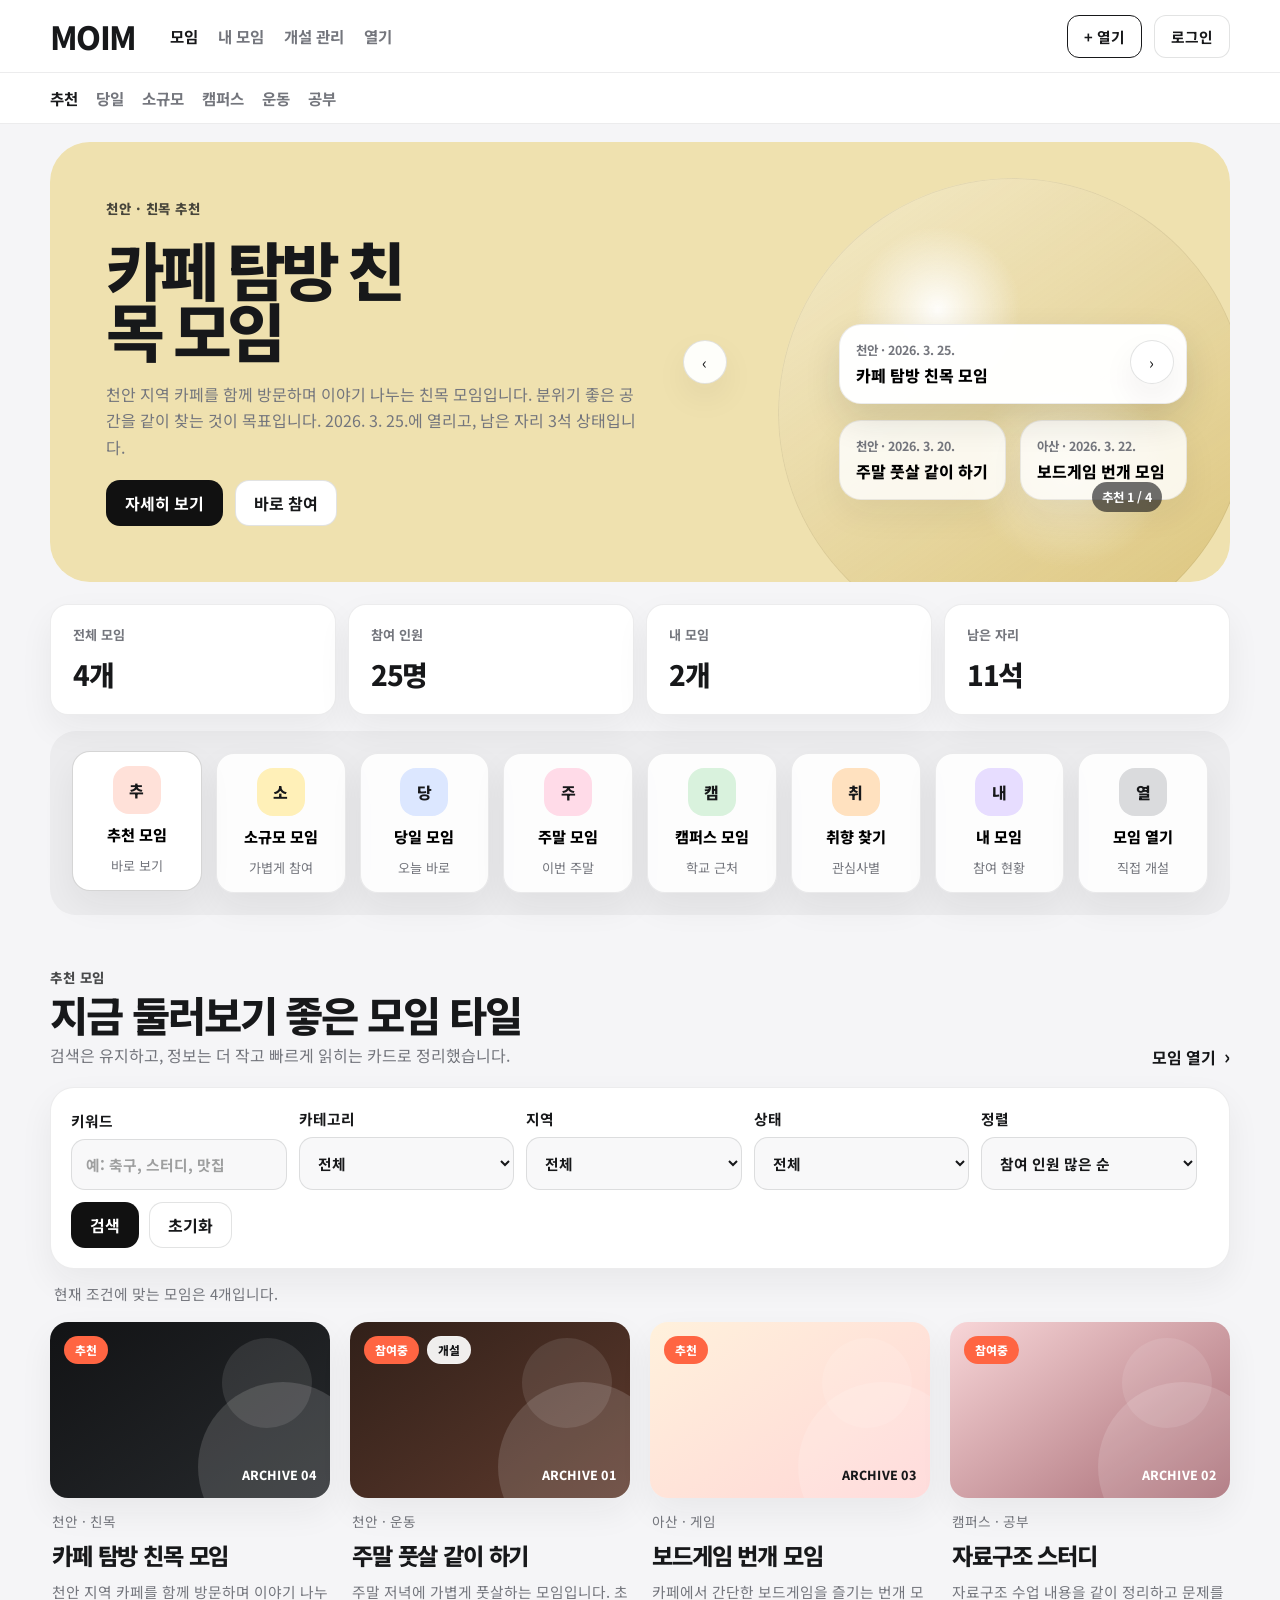
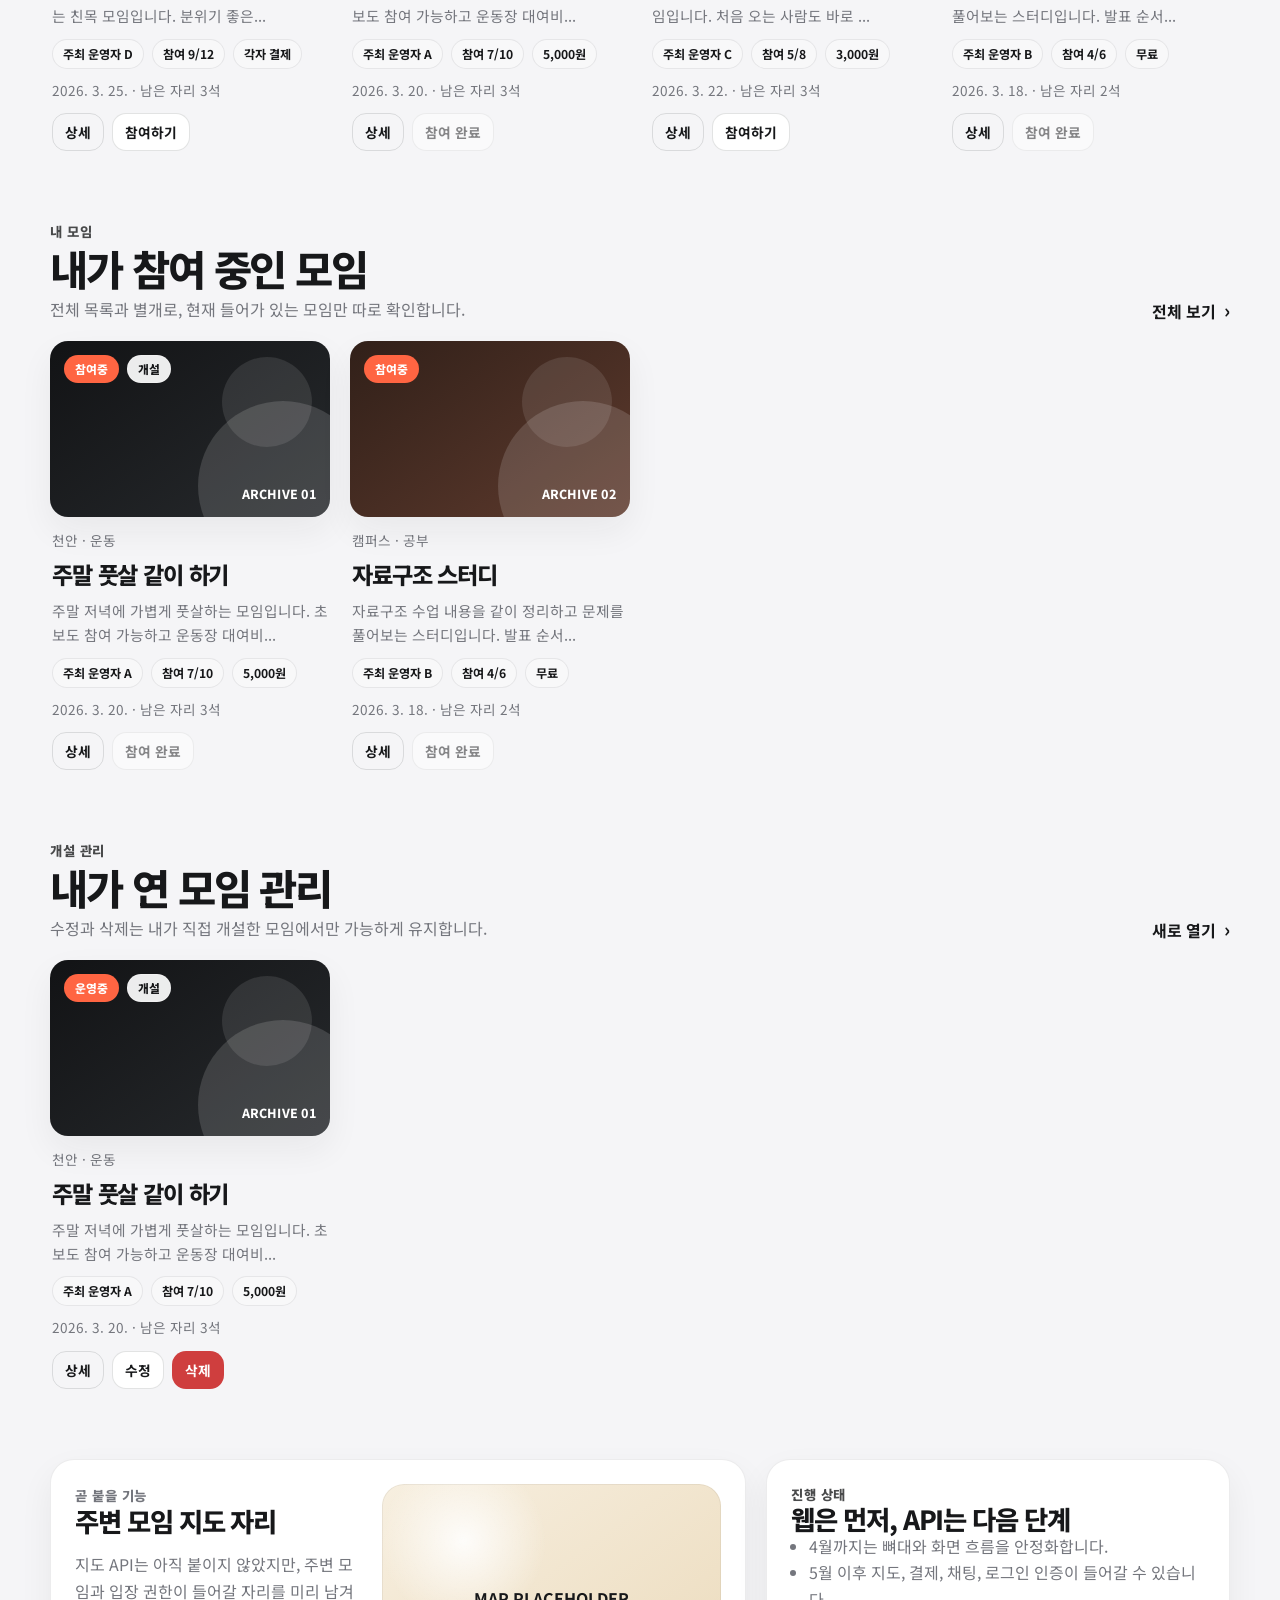
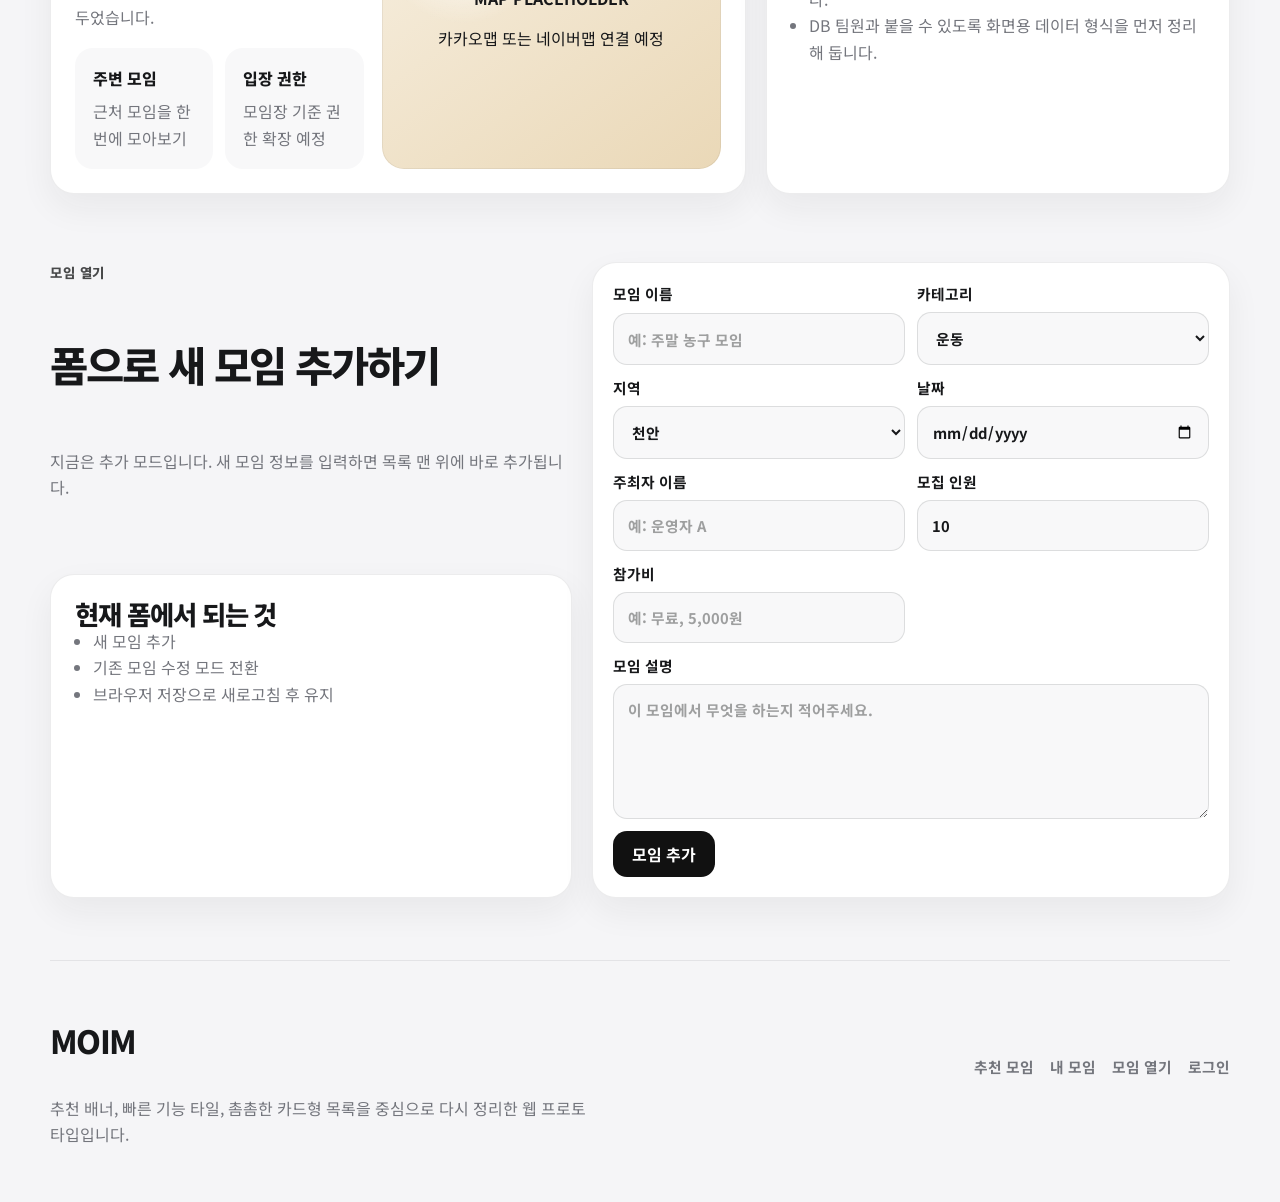
==== commit 7924502f: "Connect exploration UI interactions" ====
--- a/index.html
+++ b/index.html
@@ -35,12 +35,24 @@
 
       <div class="sub-nav">
         <div class="container sub-menu">
-          <a class="is-current" href="#search">추천</a>
-          <a href="#search">당일</a>
-          <a href="#search">소규모</a>
-          <a href="#search">캠퍼스</a>
-          <a href="#search">운동</a>
-          <a href="#search">공부</a>
+          <button class="sub-menu-button is-current" type="button" data-quick-filter="recommend">
+            추천
+          </button>
+          <button class="sub-menu-button" type="button" data-quick-filter="today">
+            당일
+          </button>
+          <button class="sub-menu-button" type="button" data-quick-filter="small">
+            소규모
+          </button>
+          <button class="sub-menu-button" type="button" data-quick-filter="campus">
+            캠퍼스
+          </button>
+          <button class="sub-menu-button" type="button" data-quick-filter="sports">
+            운동
+          </button>
+          <button class="sub-menu-button" type="button" data-quick-filter="study">
+            공부
+          </button>
         </div>
       </div>
     </header>
@@ -50,34 +62,34 @@
       <section class="hero-section">
         <div class="container hero-banner">
           <div class="hero-copy">
-            <p class="hero-kicker">이번 주 추천 모임</p>
-            <h1>지금 바로 들어가기 좋은 모임을 한 번에</h1>
-            <p class="hero-text">
+            <p class="hero-kicker" id="heroKicker">이번 주 추천 모임</p>
+            <h1 id="heroTitle">지금 바로 들어가기 좋은 모임을 한 번에</h1>
+            <p class="hero-text" id="heroDescription">
               추천 배너, 빠른 기능 타일, 촘촘한 카드형 목록 중심으로 다시
               정리했습니다. 사용자는 설명을 길게 읽지 않고도 바로 둘러보고
               참여할 수 있습니다.
             </p>
-            <a class="hero-link" href="#search">자세히 보기</a>
+            <div class="hero-actions">
+              <button class="button primary" type="button" id="heroDetailButton">
+                자세히 보기
+              </button>
+              <button class="button secondary" type="button" id="heroJoinButton">
+                바로 참여
+              </button>
+            </div>
           </div>
 
           <aside class="hero-media" aria-label="추천 모임 미리보기">
+            <button class="hero-nav-button hero-nav-prev" id="heroPrevButton" type="button">
+              ‹
+            </button>
             <div class="hero-orb">
-              <div class="hero-teaser-grid">
-                <article class="hero-teaser-card">
-                  <span>보드게임</span>
-                  <strong>주말 번개</strong>
-                </article>
-                <article class="hero-teaser-card">
-                  <span>캠퍼스</span>
-                  <strong>스터디 픽</strong>
-                </article>
-                <article class="hero-teaser-card wide">
-                  <span>취향 추천</span>
-                  <strong>가볍게 들어갈 첫 모임을 골라보세요</strong>
-                </article>
-              </div>
-            </div>
-            <p class="hero-page-indicator">추천 1 / 6</p>
+              <div class="hero-teaser-grid" id="featuredTeaserList"></div>
+            </div>
+            <button class="hero-nav-button hero-nav-next" id="heroNextButton" type="button">
+              ›
+            </button>
+            <p class="hero-page-indicator" id="heroPageIndicator">추천 1 / 6</p>
           </aside>
         </div>
       </section>
@@ -89,46 +101,46 @@
 
           <div class="shortcut-shell">
             <div class="shortcut-grid">
-              <article class="shortcut-tile">
+              <button class="shortcut-tile" type="button" data-quick-filter="recommend">
                 <span class="shortcut-icon tone-peach">추</span>
                 <strong>추천 모임</strong>
                 <p>바로 보기</p>
-              </article>
-              <article class="shortcut-tile">
+              </button>
+              <button class="shortcut-tile" type="button" data-quick-filter="small">
                 <span class="shortcut-icon tone-yellow">소</span>
                 <strong>소규모 모임</strong>
                 <p>가볍게 참여</p>
-              </article>
-              <article class="shortcut-tile">
+              </button>
+              <button class="shortcut-tile" type="button" data-quick-filter="today">
                 <span class="shortcut-icon tone-blue">당</span>
                 <strong>당일 모임</strong>
                 <p>오늘 바로</p>
-              </article>
-              <article class="shortcut-tile">
+              </button>
+              <button class="shortcut-tile" type="button" data-quick-filter="weekend">
                 <span class="shortcut-icon tone-pink">주</span>
                 <strong>주말 모임</strong>
                 <p>이번 주말</p>
-              </article>
-              <article class="shortcut-tile">
+              </button>
+              <button class="shortcut-tile" type="button" data-quick-filter="campus">
                 <span class="shortcut-icon tone-green">캠</span>
                 <strong>캠퍼스 모임</strong>
                 <p>학교 근처</p>
-              </article>
-              <article class="shortcut-tile">
+              </button>
+              <button class="shortcut-tile" type="button" data-quick-filter="social">
                 <span class="shortcut-icon tone-orange">취</span>
                 <strong>취향 찾기</strong>
                 <p>관심사별</p>
-              </article>
-              <article class="shortcut-tile">
+              </button>
+              <button class="shortcut-tile" type="button" data-quick-filter="mine">
                 <span class="shortcut-icon tone-purple">내</span>
                 <strong>내 모임</strong>
                 <p>참여 현황</p>
-              </article>
-              <article class="shortcut-tile">
+              </button>
+              <button class="shortcut-tile" type="button" data-quick-action="create">
                 <span class="shortcut-icon tone-dark">열</span>
                 <strong>모임 열기</strong>
                 <p>직접 개설</p>
-              </article>
+              </button>
             </div>
           </div>
         </div>
--- a/styles.css
+++ b/styles.css
@@ -101,7 +101,8 @@
 }
 
 .menu a,
-.sub-menu a {
+.sub-menu a,
+.sub-menu-button {
   color: var(--muted);
   font-size: 0.97rem;
   font-weight: 700;
@@ -109,9 +110,19 @@
 
 .menu a.is-current,
 .sub-menu a.is-current,
+.sub-menu-button.is-current,
+.sub-menu-button.is-active,
 .menu a:hover,
-.sub-menu a:hover {
+.sub-menu a:hover,
+.sub-menu-button:hover {
   color: var(--text);
+}
+
+.sub-menu-button {
+  padding: 0;
+  border: 0;
+  background: transparent;
+  cursor: pointer;
 }
 
 .header-actions {
@@ -227,6 +238,12 @@
   line-height: 1;
 }
 
+.hero-actions {
+  display: flex;
+  flex-wrap: wrap;
+  gap: 12px;
+}
+
 .hero-media {
   position: relative;
   min-height: 320px;
@@ -263,6 +280,19 @@
   border: 1px solid rgba(23, 24, 26, 0.08);
   background: rgba(255, 255, 255, 0.82);
   box-shadow: var(--shadow);
+  text-align: left;
+  cursor: pointer;
+  transition:
+    transform 0.18s ease,
+    background 0.18s ease,
+    box-shadow 0.18s ease;
+}
+
+.hero-teaser-card:hover,
+.hero-teaser-card.is-active {
+  transform: translateY(-2px);
+  background: rgba(255, 255, 255, 0.98);
+  box-shadow: 0 16px 36px rgba(28, 30, 35, 0.12);
 }
 
 .hero-teaser-card.wide {
@@ -292,6 +322,36 @@
   color: white;
   font-size: 0.78rem;
   font-weight: 700;
+}
+
+.hero-nav-button {
+  position: absolute;
+  top: 50%;
+  z-index: 2;
+  width: 44px;
+  height: 44px;
+  display: inline-grid;
+  place-items: center;
+  border: 1px solid rgba(23, 24, 26, 0.12);
+  border-radius: 999px;
+  background: rgba(255, 255, 255, 0.94);
+  color: var(--text);
+  cursor: pointer;
+  transform: translateY(-50%);
+  box-shadow: var(--shadow);
+}
+
+.hero-nav-button:disabled {
+  cursor: not-allowed;
+  opacity: 0.45;
+}
+
+.hero-nav-prev {
+  left: 0;
+}
+
+.hero-nav-next {
+  right: 0;
 }
 
 .dashboard-section {
@@ -361,6 +421,18 @@
   border-radius: 18px;
   background: rgba(255, 255, 255, 0.86);
   text-align: center;
+  cursor: pointer;
+  transition:
+    transform 0.18s ease,
+    background 0.18s ease,
+    border-color 0.18s ease;
+}
+
+.shortcut-tile:hover,
+.shortcut-tile.is-active {
+  transform: translateY(-2px);
+  border-color: rgba(23, 24, 26, 0.18);
+  background: white;
 }
 
 .shortcut-tile strong {
@@ -934,7 +1006,8 @@
   .dialog-header,
   .card-actions,
   .dialog-owner-actions,
-  .form-actions {
+  .form-actions,
+  .hero-actions {
     flex-direction: column;
     align-items: stretch;
   }
@@ -1000,6 +1073,19 @@
     justify-self: flex-end;
   }
 
+  .hero-nav-button {
+    top: 18px;
+    transform: none;
+  }
+
+  .hero-nav-prev {
+    left: 18px;
+  }
+
+  .hero-nav-next {
+    right: 18px;
+  }
+
   .button,
   .card-actions .button,
   .dialog-owner-actions .button {
